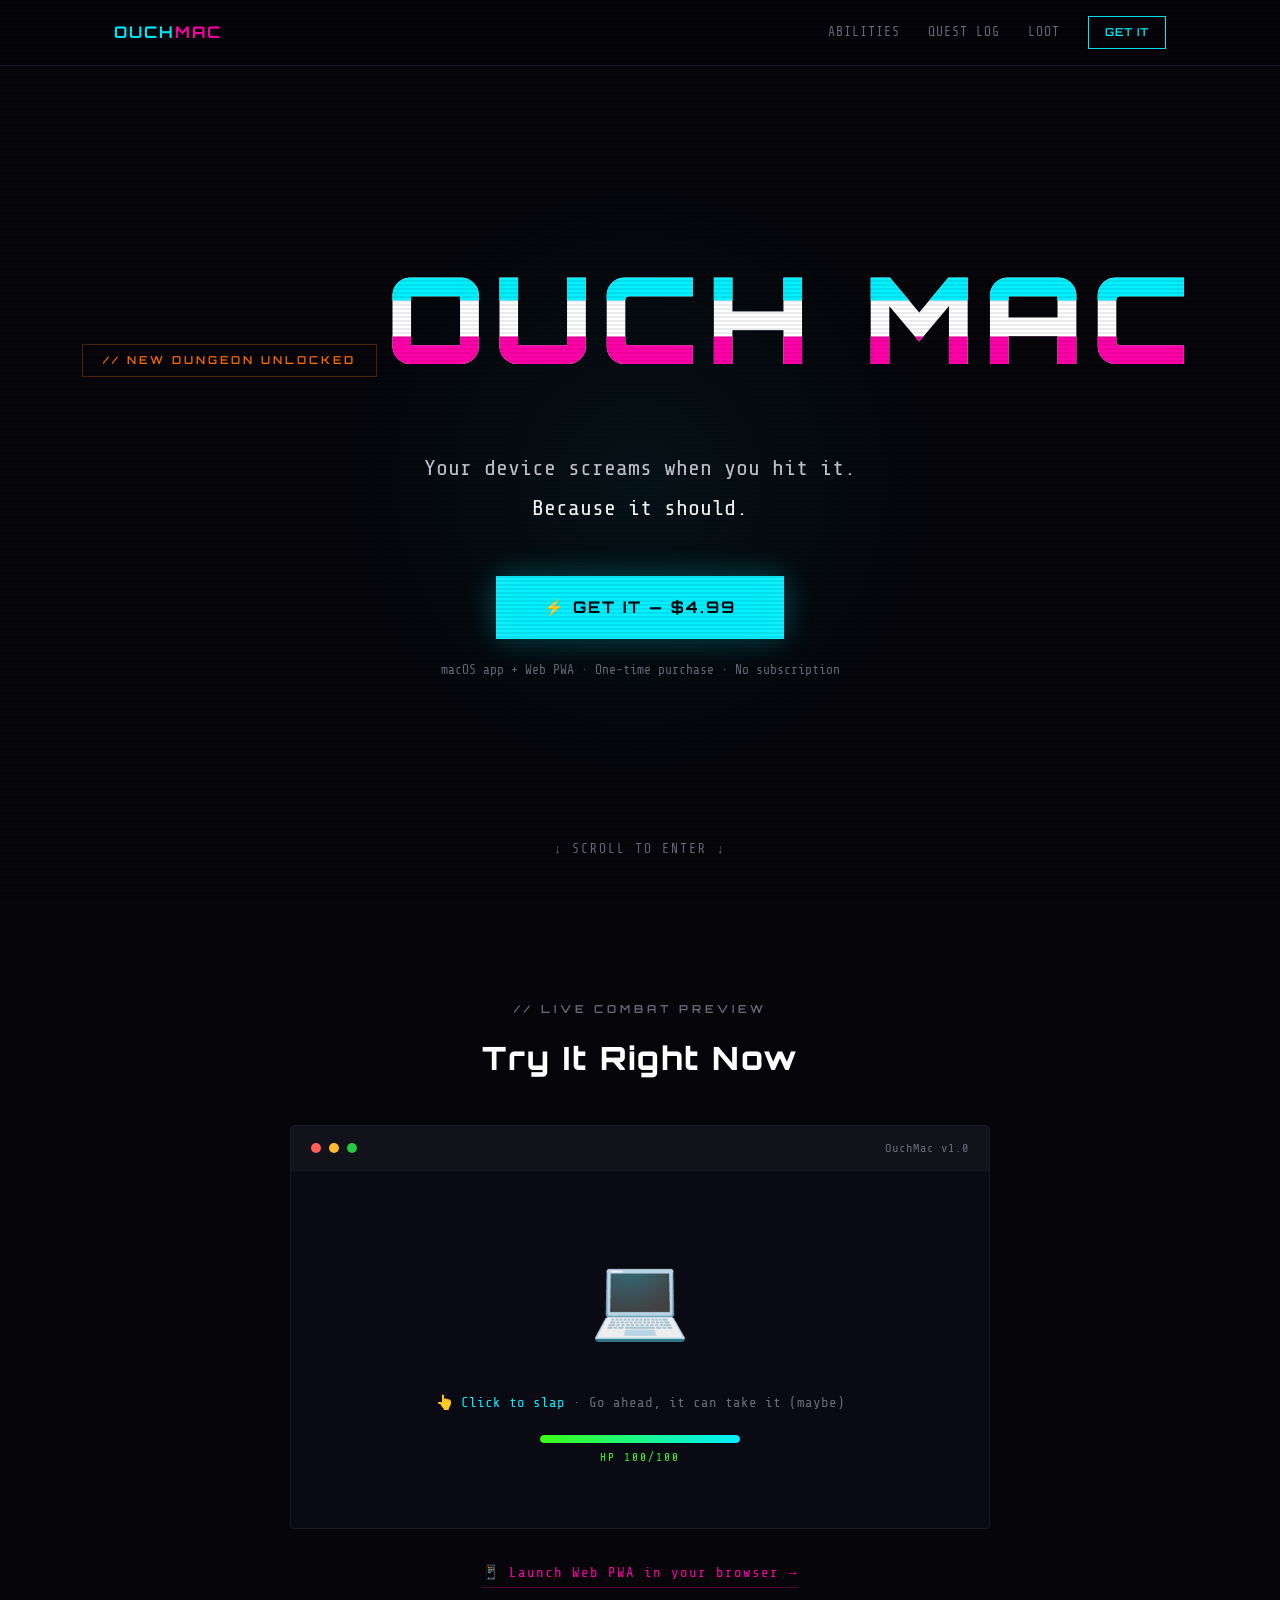
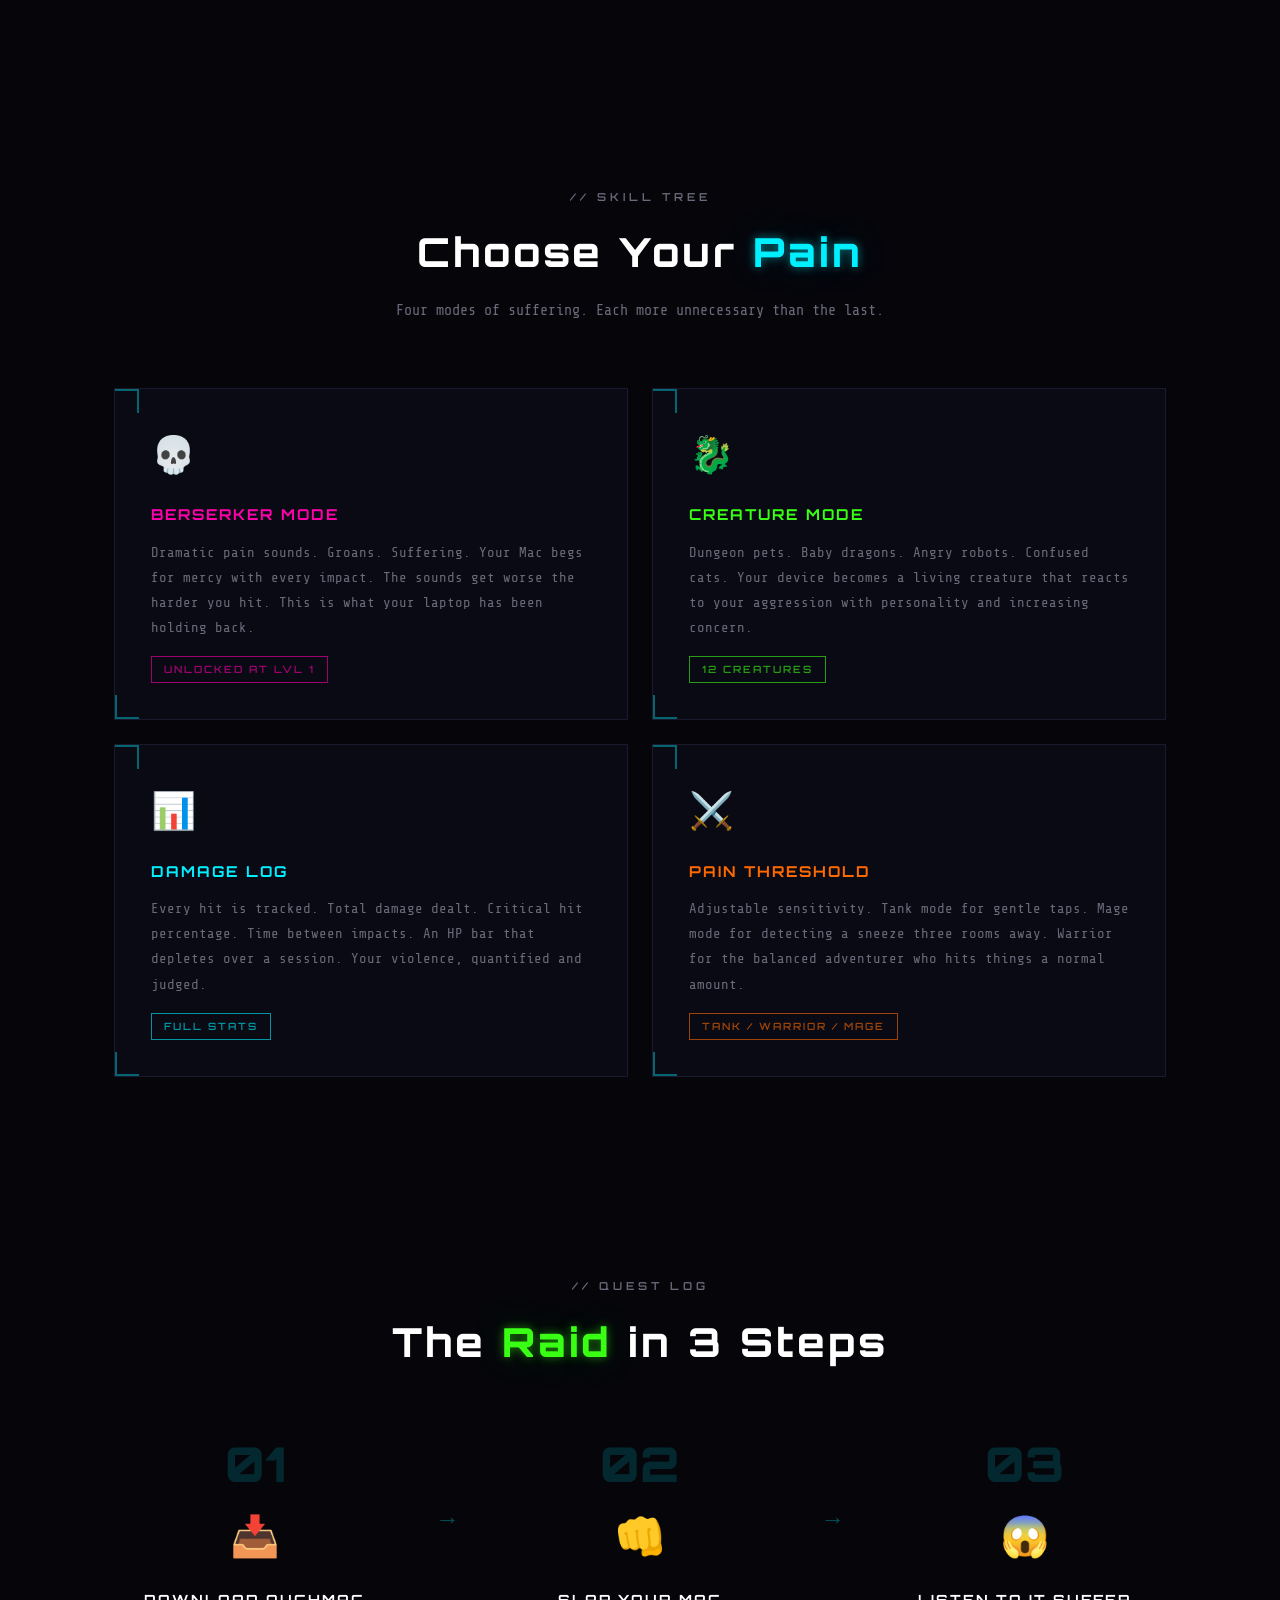
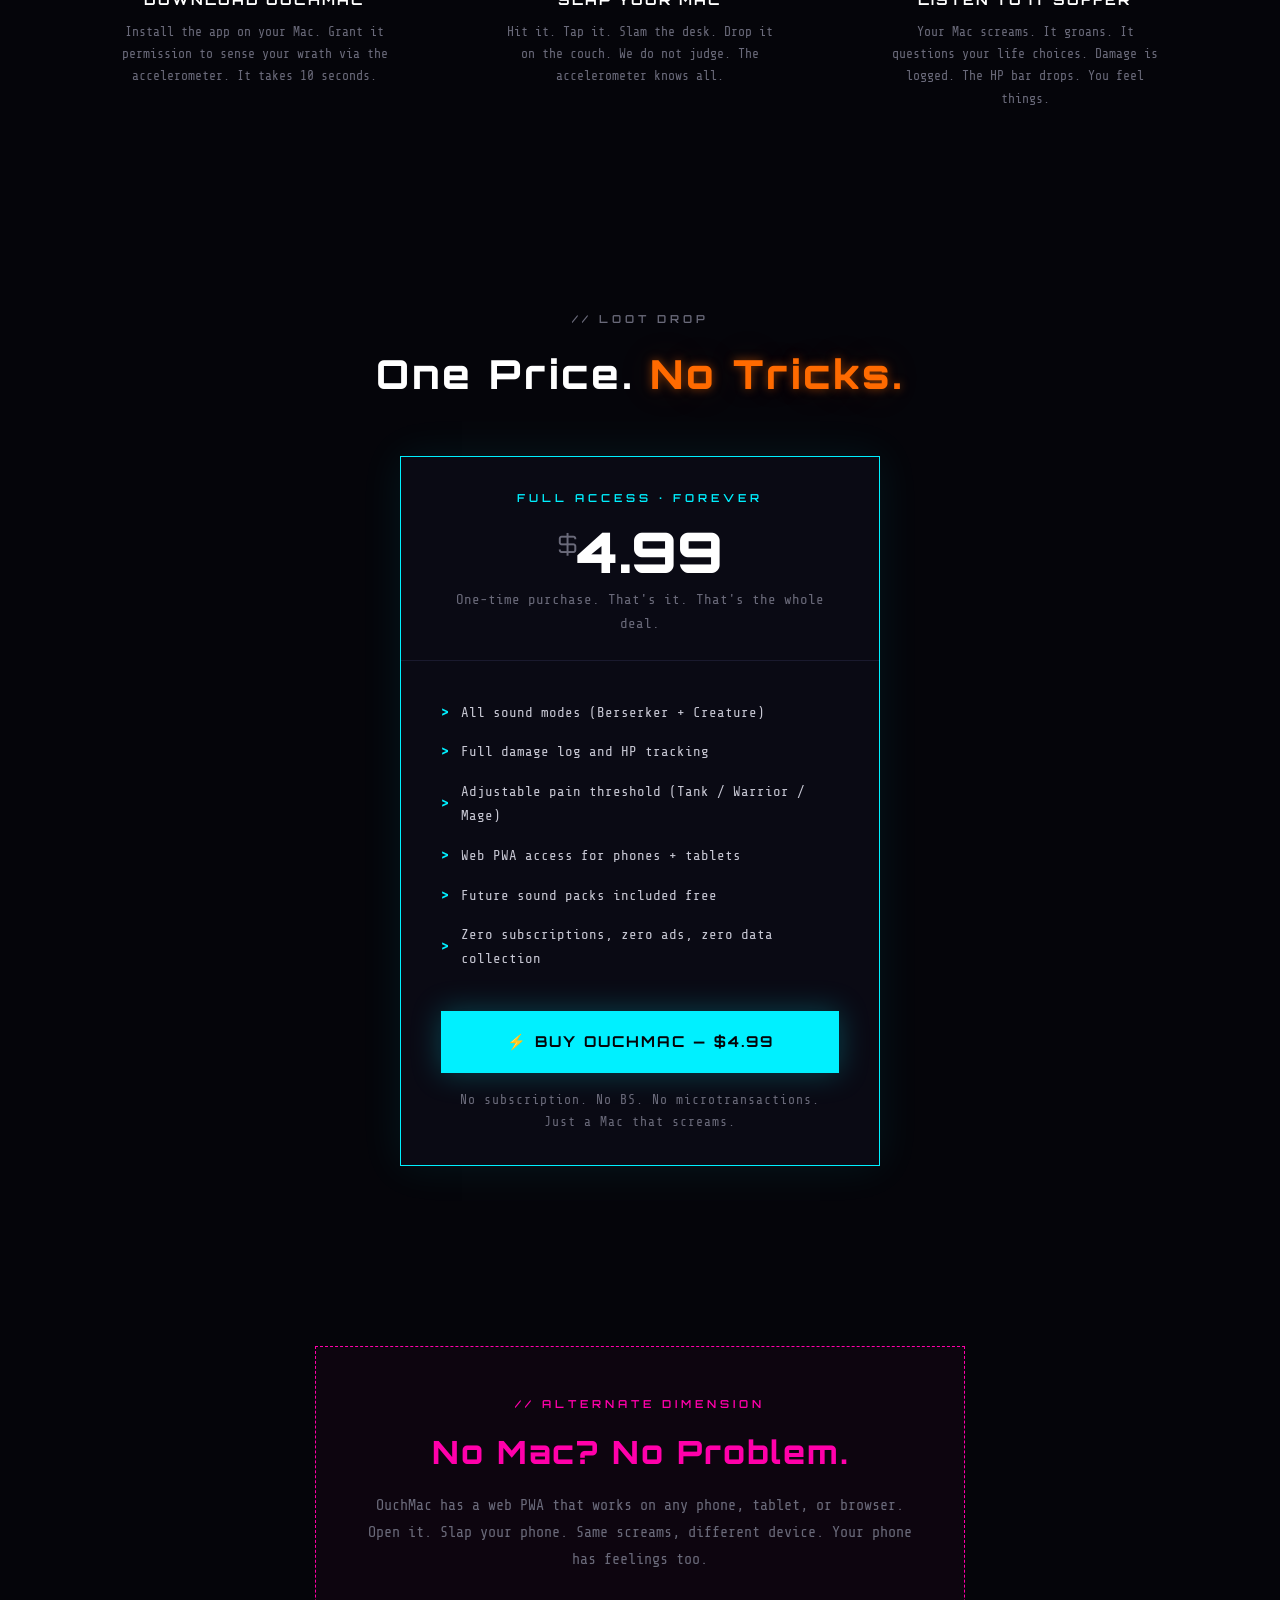
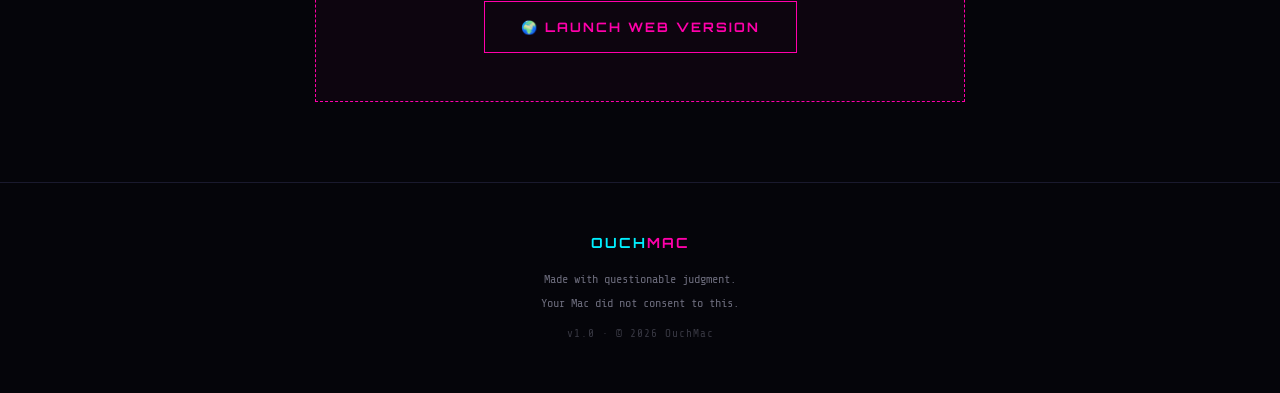
==== index.html @ 4cb315f9 "OuchMac — your device screams when you hit it Landing page + Web PWA with cyberpunk dungeon UI. 27 s" ====
<!DOCTYPE html>
<html lang="en">
<head>
    <meta charset="UTF-8">
    <meta name="viewport" content="width=device-width, initial-scale=1.0">
    <title>OuchMac — Your Device Screams When You Hit It</title>

    <!-- Social sharing -->
    <meta property="og:title" content="OuchMac — Your Device Screams When You Hit It">
    <meta property="og:description" content="Download the app that gives your Mac feelings. Slap it. It screams. $4.99 one-time. No subscription. No BS.">
    <meta property="og:image" content="og-image.png">
    <meta property="og:type" content="website">
    <meta name="twitter:card" content="summary_large_image">
    <meta name="twitter:title" content="OuchMac — Your Device Screams When You Hit It">
    <meta name="twitter:description" content="Your Mac has feelings now. Slap it and find out.">
    <meta name="description" content="OuchMac makes your device scream when you hit it. Because it should. macOS app + Web PWA. $4.99 one-time.">

    <!-- Fonts -->
    <link rel="preconnect" href="https://fonts.googleapis.com">
    <link rel="preconnect" href="https://fonts.gstatic.com" crossorigin>
    <link href="https://fonts.googleapis.com/css2?family=Orbitron:wght@400;500;600;700;800;900&family=Share+Tech+Mono&display=swap" rel="stylesheet">

    <style>
        /* ============================================
           RESET & BASE
           ============================================ */
        *, *::before, *::after { margin: 0; padding: 0; box-sizing: border-box; }

        :root {
            --bg: #05050a;
            --bg-card: #0a0a14;
            --cyan: #00f0ff;
            --magenta: #ff00aa;
            --green: #39ff14;
            --orange: #ff6a00;
            --text: #c8c8d4;
            --text-dim: #6a6a7a;
            --border: #1a1a2e;
        }

        html { scroll-behavior: smooth; }

        body {
            background: var(--bg);
            color: var(--text);
            font-family: 'Share Tech Mono', monospace;
            font-size: 16px;
            line-height: 1.7;
            overflow-x: hidden;
        }

        /* Scanlines overlay */
        body::after {
            content: '';
            position: fixed;
            top: 0; left: 0; right: 0; bottom: 0;
            background: repeating-linear-gradient(
                0deg,
                transparent,
                transparent 2px,
                rgba(0, 0, 0, 0.08) 2px,
                rgba(0, 0, 0, 0.08) 4px
            );
            pointer-events: none;
            z-index: 9999;
        }

        /* ============================================
           UTILITIES
           ============================================ */
        .container {
            max-width: 1100px;
            margin: 0 auto;
            padding: 0 24px;
        }

        .section-label {
            font-family: 'Orbitron', sans-serif;
            font-size: 11px;
            font-weight: 600;
            letter-spacing: 4px;
            text-transform: uppercase;
            color: var(--text-dim);
            margin-bottom: 12px;
        }

        .neon-text-cyan { color: var(--cyan); text-shadow: 0 0 10px rgba(0,240,255,0.5), 0 0 40px rgba(0,240,255,0.15); }
        .neon-text-magenta { color: var(--magenta); text-shadow: 0 0 10px rgba(255,0,170,0.5), 0 0 40px rgba(255,0,170,0.15); }
        .neon-text-green { color: var(--green); text-shadow: 0 0 10px rgba(57,255,20,0.5), 0 0 40px rgba(57,255,20,0.15); }
        .neon-text-orange { color: var(--orange); text-shadow: 0 0 10px rgba(255,106,0,0.5), 0 0 40px rgba(255,106,0,0.15); }

        /* Corner bracket decoration */
        .bracketed {
            position: relative;
            padding: 40px;
        }
        .bracketed::before,
        .bracketed::after {
            content: '';
            position: absolute;
            width: 24px;
            height: 24px;
            border-color: var(--cyan);
            border-style: solid;
            opacity: 0.4;
        }
        .bracketed::before {
            top: 0; left: 0;
            border-width: 2px 0 0 2px;
        }
        .bracketed::after {
            bottom: 0; right: 0;
            border-width: 0 2px 2px 0;
        }
        .bracketed-inner::before,
        .bracketed-inner::after {
            content: '';
            position: absolute;
            width: 24px;
            height: 24px;
            border-color: var(--cyan);
            border-style: solid;
            opacity: 0.4;
        }
        .bracketed-inner::before {
            top: 0; right: 0;
            border-width: 2px 2px 0 0;
        }
        .bracketed-inner::after {
            bottom: 0; left: 0;
            border-width: 0 0 2px 2px;
        }

        /* ============================================
           NAV
           ============================================ */
        nav {
            position: fixed;
            top: 0; left: 0; right: 0;
            z-index: 1000;
            padding: 16px 0;
            background: rgba(5,5,10,0.85);
            backdrop-filter: blur(12px);
            border-bottom: 1px solid var(--border);
        }
        nav .container {
            display: flex;
            justify-content: space-between;
            align-items: center;
        }
        .nav-logo {
            font-family: 'Orbitron', sans-serif;
            font-size: 16px;
            font-weight: 700;
            color: var(--cyan);
            text-decoration: none;
            letter-spacing: 2px;
        }
        .nav-logo span { color: var(--magenta); }
        .nav-links { display: flex; gap: 28px; align-items: center; }
        .nav-links a {
            color: var(--text-dim);
            text-decoration: none;
            font-size: 13px;
            letter-spacing: 1px;
            transition: color 0.3s;
        }
        .nav-links a:hover { color: var(--cyan); }
        .nav-cta {
            background: transparent !important;
            border: 1px solid var(--cyan) !important;
            color: var(--cyan) !important;
            padding: 6px 16px !important;
            font-family: 'Orbitron', sans-serif !important;
            font-size: 11px !important;
            font-weight: 600 !important;
            letter-spacing: 1px;
            cursor: pointer;
            transition: all 0.3s !important;
        }
        .nav-cta:hover {
            background: var(--cyan) !important;
            color: var(--bg) !important;
            box-shadow: 0 0 20px rgba(0,240,255,0.3) !important;
        }

        /* ============================================
           HERO
           ============================================ */
        .hero {
            min-height: 100vh;
            display: flex;
            align-items: center;
            justify-content: center;
            text-align: center;
            position: relative;
            padding: 120px 24px 80px;
        }

        /* Ambient glow */
        .hero::before {
            content: '';
            position: absolute;
            top: 20%;
            left: 50%;
            transform: translateX(-50%);
            width: 600px;
            height: 600px;
            background: radial-gradient(circle, rgba(0,240,255,0.06) 0%, transparent 70%);
            pointer-events: none;
        }

        .hero-content { position: relative; z-index: 1; }

        .hero-badge {
            display: inline-block;
            font-family: 'Orbitron', sans-serif;
            font-size: 11px;
            font-weight: 600;
            letter-spacing: 3px;
            color: var(--orange);
            border: 1px solid rgba(255,106,0,0.3);
            padding: 6px 20px;
            margin-bottom: 40px;
            text-transform: uppercase;
        }

        /* Glitch title */
        .glitch-wrapper { position: relative; display: inline-block; }

        .glitch {
            font-family: 'Orbitron', sans-serif;
            font-size: clamp(48px, 10vw, 120px);
            font-weight: 900;
            line-height: 1;
            color: #fff;
            text-transform: uppercase;
            letter-spacing: 8px;
            position: relative;
            animation: glitch-skew 4s infinite linear alternate-reverse;
        }
        .glitch::before,
        .glitch::after {
            content: attr(data-text);
            position: absolute;
            top: 0; left: 0;
            width: 100%; height: 100%;
            overflow: hidden;
        }
        .glitch::before {
            color: var(--cyan);
            animation: glitch-1 3s infinite linear alternate-reverse;
            clip-path: polygon(0 0, 100% 0, 100% 35%, 0 35%);
        }
        .glitch::after {
            color: var(--magenta);
            animation: glitch-2 2.5s infinite linear alternate-reverse;
            clip-path: polygon(0 65%, 100% 65%, 100% 100%, 0 100%);
        }

        @keyframes glitch-1 {
            0%, 80% { transform: translate(0); }
            82% { transform: translate(-3px, 2px); }
            84% { transform: translate(3px, -1px); }
            86% { transform: translate(-2px, -2px); }
            88%, 100% { transform: translate(0); }
        }
        @keyframes glitch-2 {
            0%, 75% { transform: translate(0); }
            77% { transform: translate(2px, -3px); }
            79% { transform: translate(-4px, 1px); }
            81% { transform: translate(3px, 2px); }
            83%, 100% { transform: translate(0); }
        }
        @keyframes glitch-skew {
            0%, 90% { transform: skew(0deg); }
            92% { transform: skew(0.5deg); }
            94% { transform: skew(-0.3deg); }
            96% { transform: skew(0.2deg); }
            98%, 100% { transform: skew(0deg); }
        }

        .hero-tagline {
            font-size: clamp(16px, 2.5vw, 22px);
            color: var(--text);
            margin: 32px auto 0;
            max-width: 600px;
            line-height: 1.8;
        }
        .hero-tagline em {
            font-style: normal;
            color: #fff;
        }

        .hero-cta {
            display: inline-block;
            margin-top: 48px;
            font-family: 'Orbitron', sans-serif;
            font-size: 16px;
            font-weight: 700;
            letter-spacing: 2px;
            color: var(--bg);
            background: var(--cyan);
            border: none;
            padding: 18px 48px;
            cursor: pointer;
            text-decoration: none;
            text-transform: uppercase;
            transition: all 0.3s;
            box-shadow: 0 0 30px rgba(0,240,255,0.3), inset 0 0 30px rgba(255,255,255,0.1);
        }
        .hero-cta:hover {
            box-shadow: 0 0 50px rgba(0,240,255,0.5), 0 0 100px rgba(0,240,255,0.2), inset 0 0 30px rgba(255,255,255,0.15);
            transform: translateY(-2px);
        }

        .hero-sub {
            margin-top: 20px;
            font-size: 13px;
            color: var(--text-dim);
        }

        .scroll-indicator {
            position: absolute;
            bottom: 40px;
            left: 50%;
            transform: translateX(-50%);
            animation: bounce 2s infinite;
            color: var(--text-dim);
            font-size: 13px;
            letter-spacing: 2px;
        }
        @keyframes bounce {
            0%, 100% { transform: translateX(-50%) translateY(0); opacity: 0.5; }
            50% { transform: translateX(-50%) translateY(8px); opacity: 1; }
        }

        /* ============================================
           DEMO SECTION
           ============================================ */
        .demo {
            padding: 100px 0;
            text-align: center;
        }

        .demo-box {
            max-width: 700px;
            margin: 40px auto 0;
            background: var(--bg-card);
            border: 1px solid var(--border);
            border-radius: 4px;
            overflow: hidden;
            position: relative;
        }

        .demo-topbar {
            background: rgba(255,255,255,0.03);
            border-bottom: 1px solid var(--border);
            padding: 12px 20px;
            display: flex;
            align-items: center;
            gap: 8px;
        }
        .demo-dot {
            width: 10px; height: 10px;
            border-radius: 50%;
        }
        .demo-dot:nth-child(1) { background: #ff5f57; }
        .demo-dot:nth-child(2) { background: #ffbd2e; }
        .demo-dot:nth-child(3) { background: #28c840; }
        .demo-topbar span {
            margin-left: auto;
            font-size: 12px;
            color: var(--text-dim);
            letter-spacing: 1px;
        }

        .demo-screen {
            padding: 60px 40px;
            position: relative;
            min-height: 300px;
            display: flex;
            flex-direction: column;
            align-items: center;
            justify-content: center;
        }

        .demo-emoji {
            font-size: 80px;
            margin-bottom: 24px;
            animation: float 3s ease-in-out infinite;
            cursor: pointer;
            user-select: none;
            transition: transform 0.1s;
        }
        .demo-emoji.hit {
            animation: shake 0.5s ease-in-out;
        }
        @keyframes float {
            0%, 100% { transform: translateY(0); }
            50% { transform: translateY(-10px); }
        }
        @keyframes shake {
            0%, 100% { transform: translateX(0) rotate(0deg); }
            10% { transform: translateX(-8px) rotate(-5deg); }
            20% { transform: translateX(8px) rotate(5deg); }
            30% { transform: translateX(-6px) rotate(-3deg); }
            40% { transform: translateX(6px) rotate(3deg); }
            50% { transform: translateX(-4px) rotate(-2deg); }
            60% { transform: translateX(4px) rotate(2deg); }
            70% { transform: translateX(-2px) rotate(-1deg); }
            80% { transform: translateX(2px) rotate(1deg); }
        }

        .demo-text {
            font-size: 14px;
            color: var(--text-dim);
        }
        .demo-text strong {
            color: var(--cyan);
            font-weight: 400;
        }

        .demo-hp-bar {
            width: 200px;
            height: 8px;
            background: rgba(255,255,255,0.06);
            border-radius: 4px;
            margin-top: 20px;
            overflow: hidden;
        }
        .demo-hp-fill {
            height: 100%;
            width: 100%;
            background: linear-gradient(90deg, var(--green), var(--cyan));
            border-radius: 4px;
            transition: width 0.3s, background 0.3s;
        }
        .demo-hp-label {
            font-size: 11px;
            color: var(--green);
            margin-top: 6px;
            letter-spacing: 2px;
        }

        .demo-ouch {
            position: absolute;
            font-family: 'Orbitron', sans-serif;
            font-weight: 800;
            font-size: 24px;
            color: var(--magenta);
            text-shadow: 0 0 20px rgba(255,0,170,0.6);
            pointer-events: none;
            opacity: 0;
            animation: ouchFloat 0.8s ease-out forwards;
        }
        @keyframes ouchFloat {
            0% { opacity: 1; transform: translateY(0) scale(0.5); }
            50% { opacity: 1; transform: translateY(-30px) scale(1.2); }
            100% { opacity: 0; transform: translateY(-60px) scale(0.8); }
        }

        .demo-link {
            display: inline-block;
            margin-top: 32px;
            color: var(--magenta);
            text-decoration: none;
            font-size: 14px;
            letter-spacing: 1px;
            border-bottom: 1px solid rgba(255,0,170,0.3);
            padding-bottom: 2px;
            transition: all 0.3s;
        }
        .demo-link:hover {
            border-bottom-color: var(--magenta);
            text-shadow: 0 0 10px rgba(255,0,170,0.4);
        }

        /* ============================================
           FEATURES
           ============================================ */
        .features {
            padding: 100px 0;
        }

        .features-header {
            text-align: center;
            margin-bottom: 64px;
        }
        .features-header h2 {
            font-family: 'Orbitron', sans-serif;
            font-size: clamp(28px, 4vw, 40px);
            font-weight: 800;
            color: #fff;
            letter-spacing: 3px;
        }
        .features-header p {
            margin-top: 12px;
            color: var(--text-dim);
            font-size: 15px;
        }

        .features-grid {
            display: grid;
            grid-template-columns: repeat(2, 1fr);
            gap: 24px;
        }

        .feature-card {
            background: var(--bg-card);
            border: 1px solid var(--border);
            padding: 36px;
            position: relative;
            transition: border-color 0.3s, transform 0.3s;
        }
        .feature-card:hover {
            transform: translateY(-4px);
        }
        .feature-card:nth-child(1):hover { border-color: rgba(255,0,170,0.4); }
        .feature-card:nth-child(2):hover { border-color: rgba(57,255,20,0.4); }
        .feature-card:nth-child(3):hover { border-color: rgba(0,240,255,0.4); }
        .feature-card:nth-child(4):hover { border-color: rgba(255,106,0,0.4); }

        .feature-icon {
            font-size: 36px;
            margin-bottom: 16px;
        }

        .feature-card h3 {
            font-family: 'Orbitron', sans-serif;
            font-size: 15px;
            font-weight: 700;
            letter-spacing: 2px;
            margin-bottom: 12px;
        }
        .feature-card:nth-child(1) h3 { color: var(--magenta); }
        .feature-card:nth-child(2) h3 { color: var(--green); }
        .feature-card:nth-child(3) h3 { color: var(--cyan); }
        .feature-card:nth-child(4) h3 { color: var(--orange); }

        .feature-card p {
            font-size: 14px;
            color: var(--text-dim);
            line-height: 1.8;
        }

        .feature-tag {
            display: inline-block;
            margin-top: 16px;
            font-family: 'Orbitron', sans-serif;
            font-size: 10px;
            font-weight: 600;
            letter-spacing: 2px;
            padding: 4px 12px;
            border: 1px solid;
            opacity: 0.6;
        }
        .feature-card:nth-child(1) .feature-tag { color: var(--magenta); border-color: var(--magenta); }
        .feature-card:nth-child(2) .feature-tag { color: var(--green); border-color: var(--green); }
        .feature-card:nth-child(3) .feature-tag { color: var(--cyan); border-color: var(--cyan); }
        .feature-card:nth-child(4) .feature-tag { color: var(--orange); border-color: var(--orange); }

        /* ============================================
           HOW IT WORKS
           ============================================ */
        .how {
            padding: 100px 0;
        }

        .how-header {
            text-align: center;
            margin-bottom: 64px;
        }
        .how-header h2 {
            font-family: 'Orbitron', sans-serif;
            font-size: clamp(28px, 4vw, 40px);
            font-weight: 800;
            color: #fff;
            letter-spacing: 3px;
        }

        .how-steps {
            display: flex;
            gap: 32px;
            align-items: flex-start;
        }

        .how-step {
            flex: 1;
            text-align: center;
            position: relative;
        }

        .how-step-num {
            font-family: 'Orbitron', sans-serif;
            font-size: 48px;
            font-weight: 900;
            color: var(--cyan);
            opacity: 0.15;
            line-height: 1;
            margin-bottom: 16px;
        }

        .how-step-icon {
            font-size: 40px;
            margin-bottom: 16px;
        }

        .how-step h3 {
            font-family: 'Orbitron', sans-serif;
            font-size: 14px;
            font-weight: 700;
            color: #fff;
            letter-spacing: 2px;
            margin-bottom: 10px;
        }

        .how-step p {
            font-size: 13px;
            color: var(--text-dim);
            line-height: 1.7;
        }

        .how-arrow {
            flex: 0 0 40px;
            text-align: center;
            padding-top: 60px;
            color: var(--cyan);
            opacity: 0.3;
            font-size: 24px;
        }

        /* ============================================
           PRICING
           ============================================ */
        .pricing {
            padding: 100px 0;
        }

        .pricing-card {
            max-width: 480px;
            margin: 0 auto;
            background: var(--bg-card);
            border: 1px solid var(--cyan);
            padding: 0;
            text-align: center;
            position: relative;
            box-shadow: 0 0 40px rgba(0,240,255,0.08);
        }

        .pricing-card-glow {
            position: absolute;
            inset: -1px;
            border: 1px solid var(--cyan);
            opacity: 0;
            animation: pricePulse 3s infinite;
            pointer-events: none;
        }
        @keyframes pricePulse {
            0%, 100% { opacity: 0; box-shadow: 0 0 0 0 rgba(0,240,255,0); }
            50% { opacity: 1; box-shadow: 0 0 20px rgba(0,240,255,0.15); }
        }

        .pricing-header {
            padding: 32px 40px 24px;
            border-bottom: 1px solid var(--border);
        }
        .pricing-header .section-label { color: var(--cyan); margin-bottom: 16px; }

        .pricing-amount {
            font-family: 'Orbitron', sans-serif;
            font-size: 56px;
            font-weight: 900;
            color: #fff;
            line-height: 1;
        }
        .pricing-amount span {
            font-size: 24px;
            color: var(--text-dim);
            font-weight: 400;
            vertical-align: super;
        }
        .pricing-note {
            font-size: 14px;
            color: var(--text-dim);
            margin-top: 8px;
        }

        .pricing-body {
            padding: 32px 40px;
        }

        .pricing-features {
            list-style: none;
            margin-bottom: 32px;
            text-align: left;
        }
        .pricing-features li {
            padding: 8px 0;
            font-size: 14px;
            color: var(--text);
            display: flex;
            align-items: center;
            gap: 12px;
        }
        .pricing-features li::before {
            content: '>';
            color: var(--cyan);
            font-weight: bold;
        }

        .pricing-cta {
            display: block;
            width: 100%;
            font-family: 'Orbitron', sans-serif;
            font-size: 15px;
            font-weight: 700;
            letter-spacing: 2px;
            color: var(--bg);
            background: var(--cyan);
            border: none;
            padding: 18px;
            cursor: pointer;
            text-decoration: none;
            text-transform: uppercase;
            transition: all 0.3s;
            box-shadow: 0 0 30px rgba(0,240,255,0.25);
        }
        .pricing-cta:hover {
            box-shadow: 0 0 50px rgba(0,240,255,0.45);
        }

        .pricing-nobs {
            margin-top: 16px;
            font-size: 13px;
            color: var(--text-dim);
            letter-spacing: 1px;
        }

        /* ============================================
           WEB VERSION
           ============================================ */
        .web-version {
            padding: 80px 0;
            text-align: center;
        }

        .web-version-box {
            max-width: 650px;
            margin: 0 auto;
            padding: 48px;
            border: 1px dashed var(--magenta);
            background: rgba(255,0,170,0.03);
            position: relative;
        }

        .web-version-box h2 {
            font-family: 'Orbitron', sans-serif;
            font-size: clamp(22px, 3vw, 32px);
            font-weight: 800;
            color: var(--magenta);
            letter-spacing: 2px;
            margin-bottom: 12px;
        }
        .web-version-box p {
            color: var(--text-dim);
            font-size: 15px;
            margin-bottom: 28px;
            line-height: 1.8;
        }

        .web-cta {
            display: inline-block;
            font-family: 'Orbitron', sans-serif;
            font-size: 13px;
            font-weight: 700;
            letter-spacing: 2px;
            color: var(--magenta);
            border: 1px solid var(--magenta);
            background: transparent;
            padding: 14px 36px;
            text-decoration: none;
            text-transform: uppercase;
            transition: all 0.3s;
            cursor: pointer;
        }
        .web-cta:hover {
            background: var(--magenta);
            color: var(--bg);
            box-shadow: 0 0 30px rgba(255,0,170,0.3);
        }

        /* ============================================
           FOOTER
           ============================================ */
        footer {
            padding: 48px 0;
            border-top: 1px solid var(--border);
            text-align: center;
        }
        footer .footer-logo {
            font-family: 'Orbitron', sans-serif;
            font-size: 14px;
            font-weight: 700;
            color: var(--cyan);
            letter-spacing: 2px;
            margin-bottom: 12px;
        }
        footer .footer-logo span { color: var(--magenta); }
        footer p {
            font-size: 12px;
            color: var(--text-dim);
            line-height: 2;
        }
        footer .footer-version {
            margin-top: 8px;
            font-size: 11px;
            color: rgba(106,106,122,0.5);
            letter-spacing: 1px;
        }

        /* ============================================
           MOBILE
           ============================================ */
        @media (max-width: 768px) {
            .nav-links a:not(.nav-cta) { display: none; }

            .features-grid {
                grid-template-columns: 1fr;
            }

            .how-steps {
                flex-direction: column;
                gap: 40px;
            }
            .how-arrow {
                padding-top: 0;
                transform: rotate(90deg);
            }

            .hero { padding: 100px 20px 60px; }
            .glitch { letter-spacing: 4px; }

            .bracketed { padding: 24px; }

            .pricing-card { margin: 0 12px; }
            .pricing-body, .pricing-header { padding-left: 24px; padding-right: 24px; }

            .web-version-box { padding: 32px 24px; margin: 0 12px; }

            .demo-screen { padding: 40px 20px; }
        }

        @media (max-width: 480px) {
            .hero-cta { padding: 16px 32px; font-size: 14px; }
        }

        /* ============================================
           ANIMATIONS ON SCROLL
           ============================================ */
        .fade-in {
            opacity: 0;
            transform: translateY(20px);
            transition: opacity 0.6s ease, transform 0.6s ease;
        }
        .fade-in.visible {
            opacity: 1;
            transform: translateY(0);
        }
    </style>
</head>
<body>

    <!-- NAV -->
    <nav>
        <div class="container">
            <a href="#" class="nav-logo">OUCH<span>MAC</span></a>
            <div class="nav-links">
                <a href="#features">ABILITIES</a>
                <a href="#how">QUEST LOG</a>
                <a href="#pricing">LOOT</a>
                <a href="#buy" class="nav-cta">GET IT</a>
            </div>
        </div>
    </nav>

    <!-- HERO -->
    <section class="hero" id="hero">
        <div class="hero-content">
            <div class="hero-badge">// NEW DUNGEON UNLOCKED</div>
            <div class="glitch-wrapper">
                <div class="glitch" data-text="OUCH MAC">OUCH MAC</div>
            </div>
            <p class="hero-tagline">
                Your device screams when you hit it.<br>
                <em>Because it should.</em>
            </p>
            <a href="#buy" class="hero-cta">&#9889; GET IT &mdash; $4.99</a>
            <p class="hero-sub">macOS app + Web PWA &middot; One-time purchase &middot; No subscription</p>
        </div>
        <div class="scroll-indicator">&darr; SCROLL TO ENTER &darr;</div>
    </section>

    <!-- DEMO -->
    <section class="demo" id="demo">
        <div class="container">
            <div class="section-label">// LIVE COMBAT PREVIEW</div>
            <h2 style="font-family:'Orbitron',sans-serif; font-size:clamp(22px,3vw,32px); font-weight:800; color:#fff; letter-spacing:2px;">
                Try It Right Now
            </h2>
            <div class="demo-box">
                <div class="demo-topbar">
                    <div class="demo-dot"></div>
                    <div class="demo-dot"></div>
                    <div class="demo-dot"></div>
                    <span>OuchMac v1.0</span>
                </div>
                <div class="demo-screen" id="demoScreen">
                    <div class="demo-emoji" id="demoEmoji">&#x1F4BB;</div>
                    <p class="demo-text">&#x1F446; <strong>Click to slap</strong> &middot; Go ahead, it can take it (maybe)</p>
                    <div class="demo-hp-bar">
                        <div class="demo-hp-fill" id="hpFill"></div>
                    </div>
                    <div class="demo-hp-label" id="hpLabel">HP 100/100</div>
                </div>
            </div>
            <a href="#" class="demo-link">&#x1F4F1; Launch Web PWA in your browser &rarr;</a>
        </div>
    </section>

    <!-- FEATURES -->
    <section class="features" id="features">
        <div class="container">
            <div class="features-header fade-in">
                <div class="section-label">// SKILL TREE</div>
                <h2>Choose Your <span class="neon-text-cyan">Pain</span></h2>
                <p>Four modes of suffering. Each more unnecessary than the last.</p>
            </div>
            <div class="features-grid">
                <div class="feature-card bracketed bracketed-inner fade-in">
                    <div class="feature-icon">&#x1F480;</div>
                    <h3>BERSERKER MODE</h3>
                    <p>Dramatic pain sounds. Groans. Suffering. Your Mac begs for mercy with every impact. The sounds get worse the harder you hit. This is what your laptop has been holding back.</p>
                    <span class="feature-tag">UNLOCKED AT LVL 1</span>
                </div>
                <div class="feature-card bracketed bracketed-inner fade-in">
                    <div class="feature-icon">&#x1F409;</div>
                    <h3>CREATURE MODE</h3>
                    <p>Dungeon pets. Baby dragons. Angry robots. Confused cats. Your device becomes a living creature that reacts to your aggression with personality and increasing concern.</p>
                    <span class="feature-tag">12 CREATURES</span>
                </div>
                <div class="feature-card bracketed bracketed-inner fade-in">
                    <div class="feature-icon">&#x1F4CA;</div>
                    <h3>DAMAGE LOG</h3>
                    <p>Every hit is tracked. Total damage dealt. Critical hit percentage. Time between impacts. An HP bar that depletes over a session. Your violence, quantified and judged.</p>
                    <span class="feature-tag">FULL STATS</span>
                </div>
                <div class="feature-card bracketed bracketed-inner fade-in">
                    <div class="feature-icon">&#x2694;&#xFE0F;</div>
                    <h3>PAIN THRESHOLD</h3>
                    <p>Adjustable sensitivity. Tank mode for gentle taps. Mage mode for detecting a sneeze three rooms away. Warrior for the balanced adventurer who hits things a normal amount.</p>
                    <span class="feature-tag">TANK / WARRIOR / MAGE</span>
                </div>
            </div>
        </div>
    </section>

    <!-- HOW IT WORKS -->
    <section class="how" id="how">
        <div class="container">
            <div class="how-header fade-in">
                <div class="section-label">// QUEST LOG</div>
                <h2>The <span class="neon-text-green">Raid</span> in 3 Steps</h2>
            </div>
            <div class="how-steps fade-in">
                <div class="how-step">
                    <div class="how-step-num">01</div>
                    <div class="how-step-icon">&#x1F4E5;</div>
                    <h3>DOWNLOAD OUCHMAC</h3>
                    <p>Install the app on your Mac. Grant it permission to sense your wrath via the accelerometer. It takes 10 seconds.</p>
                </div>
                <div class="how-arrow">&rarr;</div>
                <div class="how-step">
                    <div class="how-step-num">02</div>
                    <div class="how-step-icon">&#x1F44A;</div>
                    <h3>SLAP YOUR MAC</h3>
                    <p>Hit it. Tap it. Slam the desk. Drop it on the couch. We do not judge. The accelerometer knows all.</p>
                </div>
                <div class="how-arrow">&rarr;</div>
                <div class="how-step">
                    <div class="how-step-num">03</div>
                    <div class="how-step-icon">&#x1F631;</div>
                    <h3>LISTEN TO IT SUFFER</h3>
                    <p>Your Mac screams. It groans. It questions your life choices. Damage is logged. The HP bar drops. You feel things.</p>
                </div>
            </div>
        </div>
    </section>

    <!-- PRICING -->
    <section class="pricing" id="pricing">
        <div class="container">
            <div style="text-align:center; margin-bottom:48px;" class="fade-in">
                <div class="section-label">// LOOT DROP</div>
                <h2 style="font-family:'Orbitron',sans-serif; font-size:clamp(28px,4vw,40px); font-weight:800; color:#fff; letter-spacing:3px;">
                    One Price. <span class="neon-text-orange">No Tricks.</span>
                </h2>
            </div>
            <div class="pricing-card fade-in" id="buy">
                <div class="pricing-card-glow"></div>
                <div class="pricing-header">
                    <div class="section-label" style="color:var(--cyan)">FULL ACCESS &middot; FOREVER</div>
                    <div class="pricing-amount"><span>$</span>4.99</div>
                    <div class="pricing-note">One-time purchase. That's it. That's the whole deal.</div>
                </div>
                <div class="pricing-body">
                    <ul class="pricing-features">
                        <li>All sound modes (Berserker + Creature)</li>
                        <li>Full damage log and HP tracking</li>
                        <li>Adjustable pain threshold (Tank / Warrior / Mage)</li>
                        <li>Web PWA access for phones + tablets</li>
                        <li>Future sound packs included free</li>
                        <li>Zero subscriptions, zero ads, zero data collection</li>
                    </ul>
                    <a href="#buy" class="pricing-cta">&#9889; BUY OUCHMAC &mdash; $4.99</a>
                    <p class="pricing-nobs">No subscription. No BS. No microtransactions.<br>Just a Mac that screams.</p>
                </div>
            </div>
        </div>
    </section>

    <!-- WEB VERSION -->
    <section class="web-version" id="web">
        <div class="container">
            <div class="web-version-box fade-in">
                <div class="section-label" style="color:var(--magenta)">// ALTERNATE DIMENSION</div>
                <h2>No Mac? No Problem.</h2>
                <p>OuchMac has a web PWA that works on any phone, tablet, or browser. Open it. Slap your phone. Same screams, different device. Your phone has feelings too.</p>
                <a href="#" class="web-cta">&#x1F30D; LAUNCH WEB VERSION</a>
            </div>
        </div>
    </section>

    <!-- FOOTER -->
    <footer>
        <div class="container">
            <div class="footer-logo">OUCH<span>MAC</span></div>
            <p>Made with questionable judgment.<br>Your Mac did not consent to this.</p>
            <p class="footer-version">v1.0 &middot; &copy; 2026 OuchMac</p>
        </div>
    </footer>

    <!-- JS -->
    <script>
        // ========================================
        // Scroll-triggered fade-ins
        // ========================================
        const observer = new IntersectionObserver((entries) => {
            entries.forEach(e => {
                if (e.isIntersecting) {
                    e.target.classList.add('visible');
                }
            });
        }, { threshold: 0.1 });

        document.querySelectorAll('.fade-in').forEach(el => observer.observe(el));

        // ========================================
        // Demo interaction
        // ========================================
        const emoji = document.getElementById('demoEmoji');
        const hpFill = document.getElementById('hpFill');
        const hpLabel = document.getElementById('hpLabel');
        const demoScreen = document.getElementById('demoScreen');
        let hp = 100;

        const ouchWords = ['OUCH!', 'OW!', 'WHY?!', 'STOP!', 'AAHH!', 'CRITICAL HIT!', 'NOT AGAIN!', '-12 HP', '-8 HP', '-15 HP', 'MERCY!', 'I HAVE FILES!', 'RUDE.'];
        const faces = ['\u{1F4BB}', '\u{1F622}', '\u{1F62D}', '\u{1F635}', '\u{1F480}'];

        emoji.addEventListener('click', (e) => {
            // Shake
            emoji.classList.remove('hit');
            void emoji.offsetWidth;
            emoji.classList.add('hit');

            // Reduce HP
            const dmg = Math.floor(Math.random() * 12) + 4;
            hp = Math.max(0, hp - dmg);
            hpFill.style.width = hp + '%';
            hpLabel.textContent = 'HP ' + hp + '/100';

            // HP bar color
            if (hp > 60) {
                hpFill.style.background = 'linear-gradient(90deg, var(--green), var(--cyan))';
                hpLabel.style.color = 'var(--green)';
            } else if (hp > 30) {
                hpFill.style.background = 'linear-gradient(90deg, var(--orange), #ffcc00)';
                hpLabel.style.color = 'var(--orange)';
            } else {
                hpFill.style.background = 'linear-gradient(90deg, var(--magenta), #ff4444)';
                hpLabel.style.color = 'var(--magenta)';
            }

            // Face
            if (hp > 60) emoji.textContent = faces[1];
            else if (hp > 30) emoji.textContent = faces[2];
            else if (hp > 0) emoji.textContent = faces[3];
            else emoji.textContent = faces[4];

            // Floating ouch text
            const ouch = document.createElement('div');
            ouch.className = 'demo-ouch';
            ouch.textContent = ouchWords[Math.floor(Math.random() * ouchWords.length)];
            ouch.style.left = (e.offsetX - 30) + 'px';
            ouch.style.top = (e.offsetY - 20) + 'px';
            demoScreen.appendChild(ouch);
            setTimeout(() => ouch.remove(), 800);

            // Reset if dead
            if (hp <= 0) {
                setTimeout(() => {
                    hp = 100;
                    hpFill.style.width = '100%';
                    hpFill.style.background = 'linear-gradient(90deg, var(--green), var(--cyan))';
                    hpLabel.style.color = 'var(--green)';
                    hpLabel.textContent = 'HP 100/100 [RESPAWNED]';
                    emoji.textContent = faces[0];
                }, 1500);
            }
        });

        // ========================================
        // Smooth scroll for anchor links
        // ========================================
        document.querySelectorAll('a[href^="#"]').forEach(a => {
            a.addEventListener('click', (e) => {
                const target = document.querySelector(a.getAttribute('href'));
                if (target) {
                    e.preventDefault();
                    target.scrollIntoView({ behavior: 'smooth' });
                }
            });
        });
    </script>
</body>
</html>
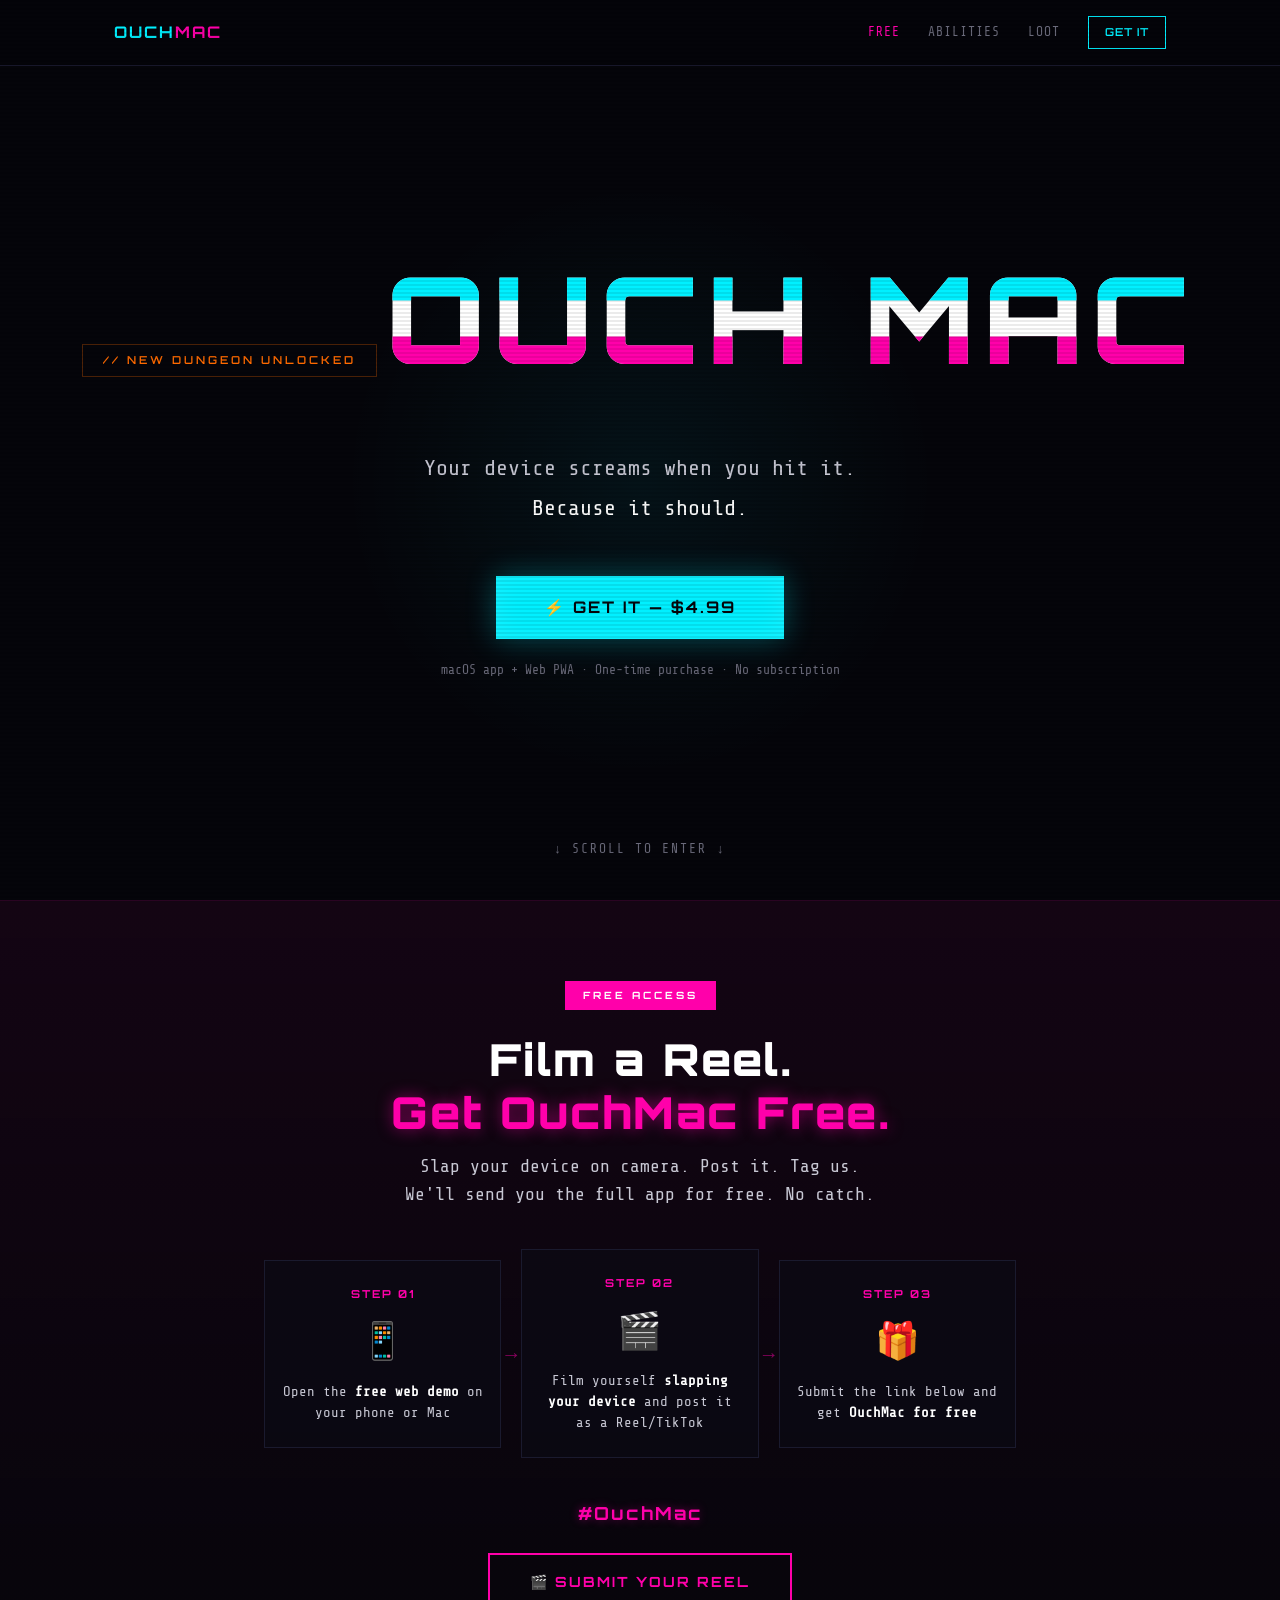
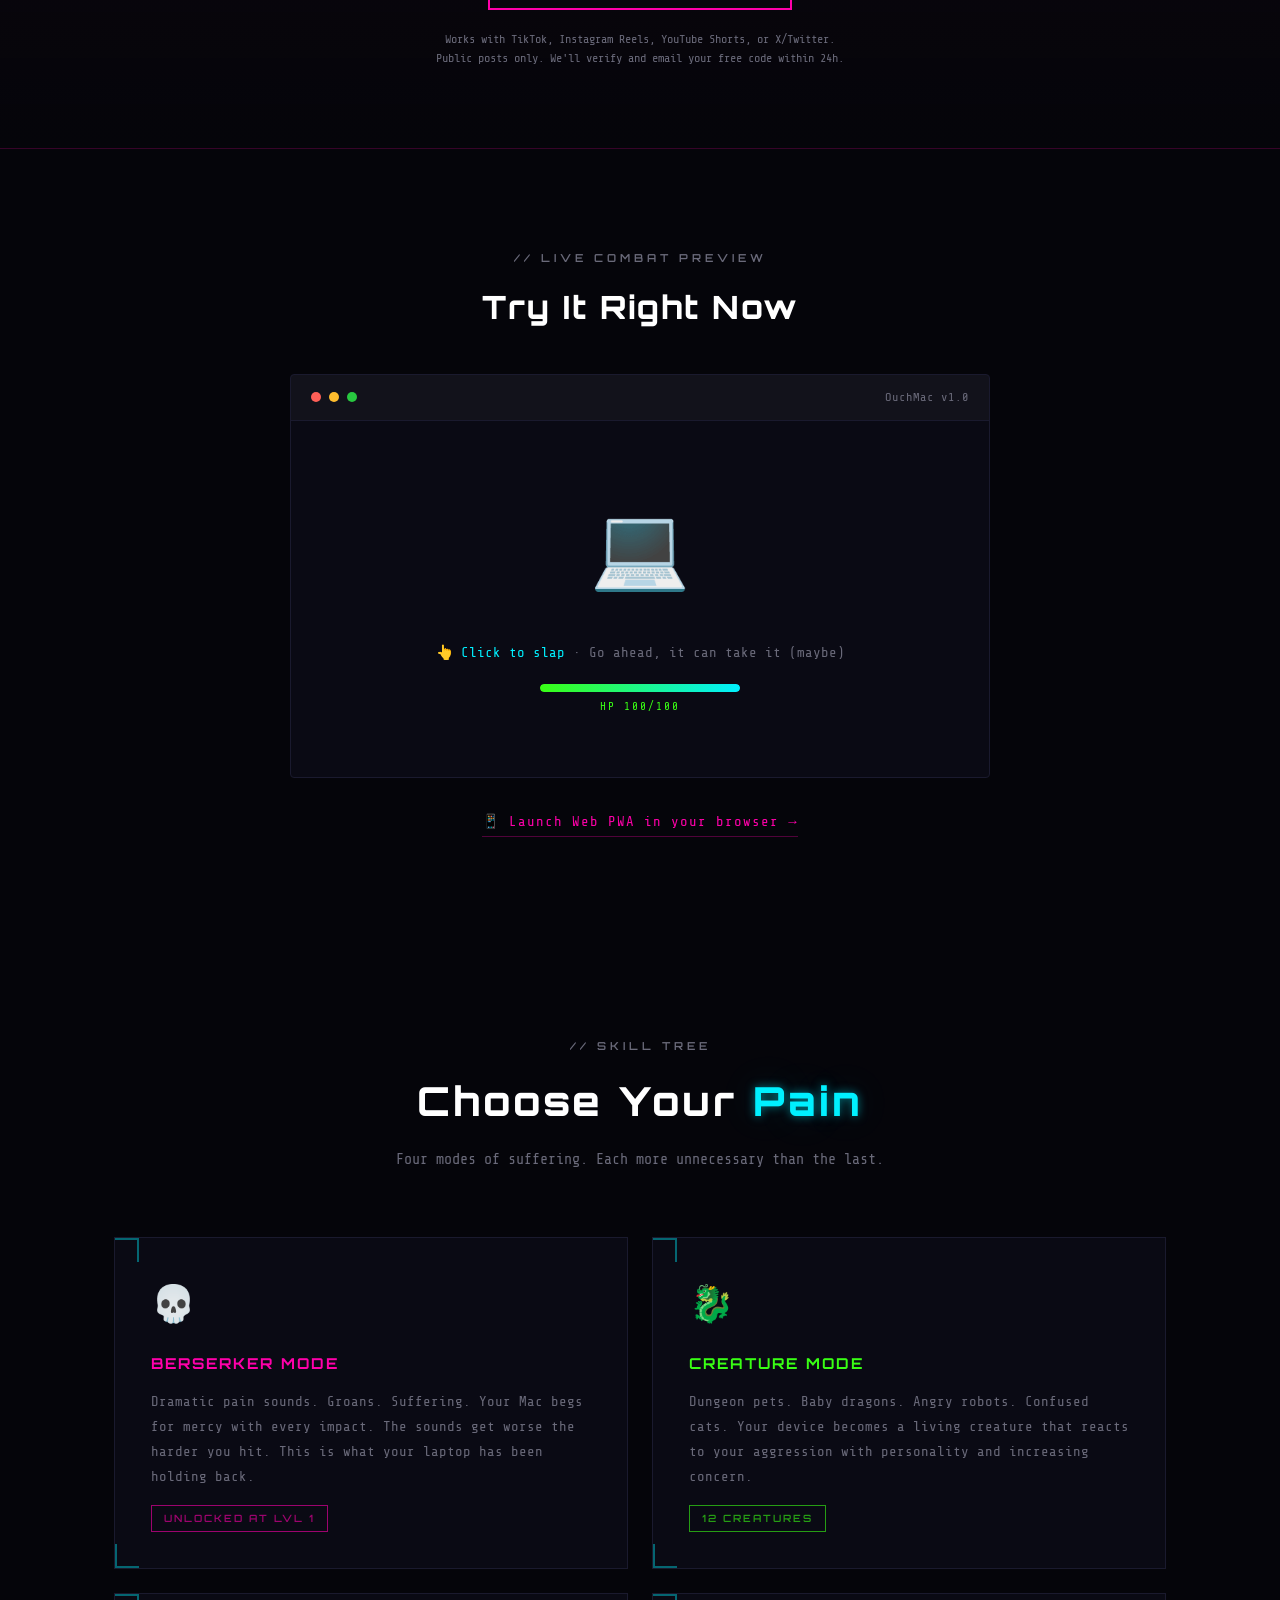
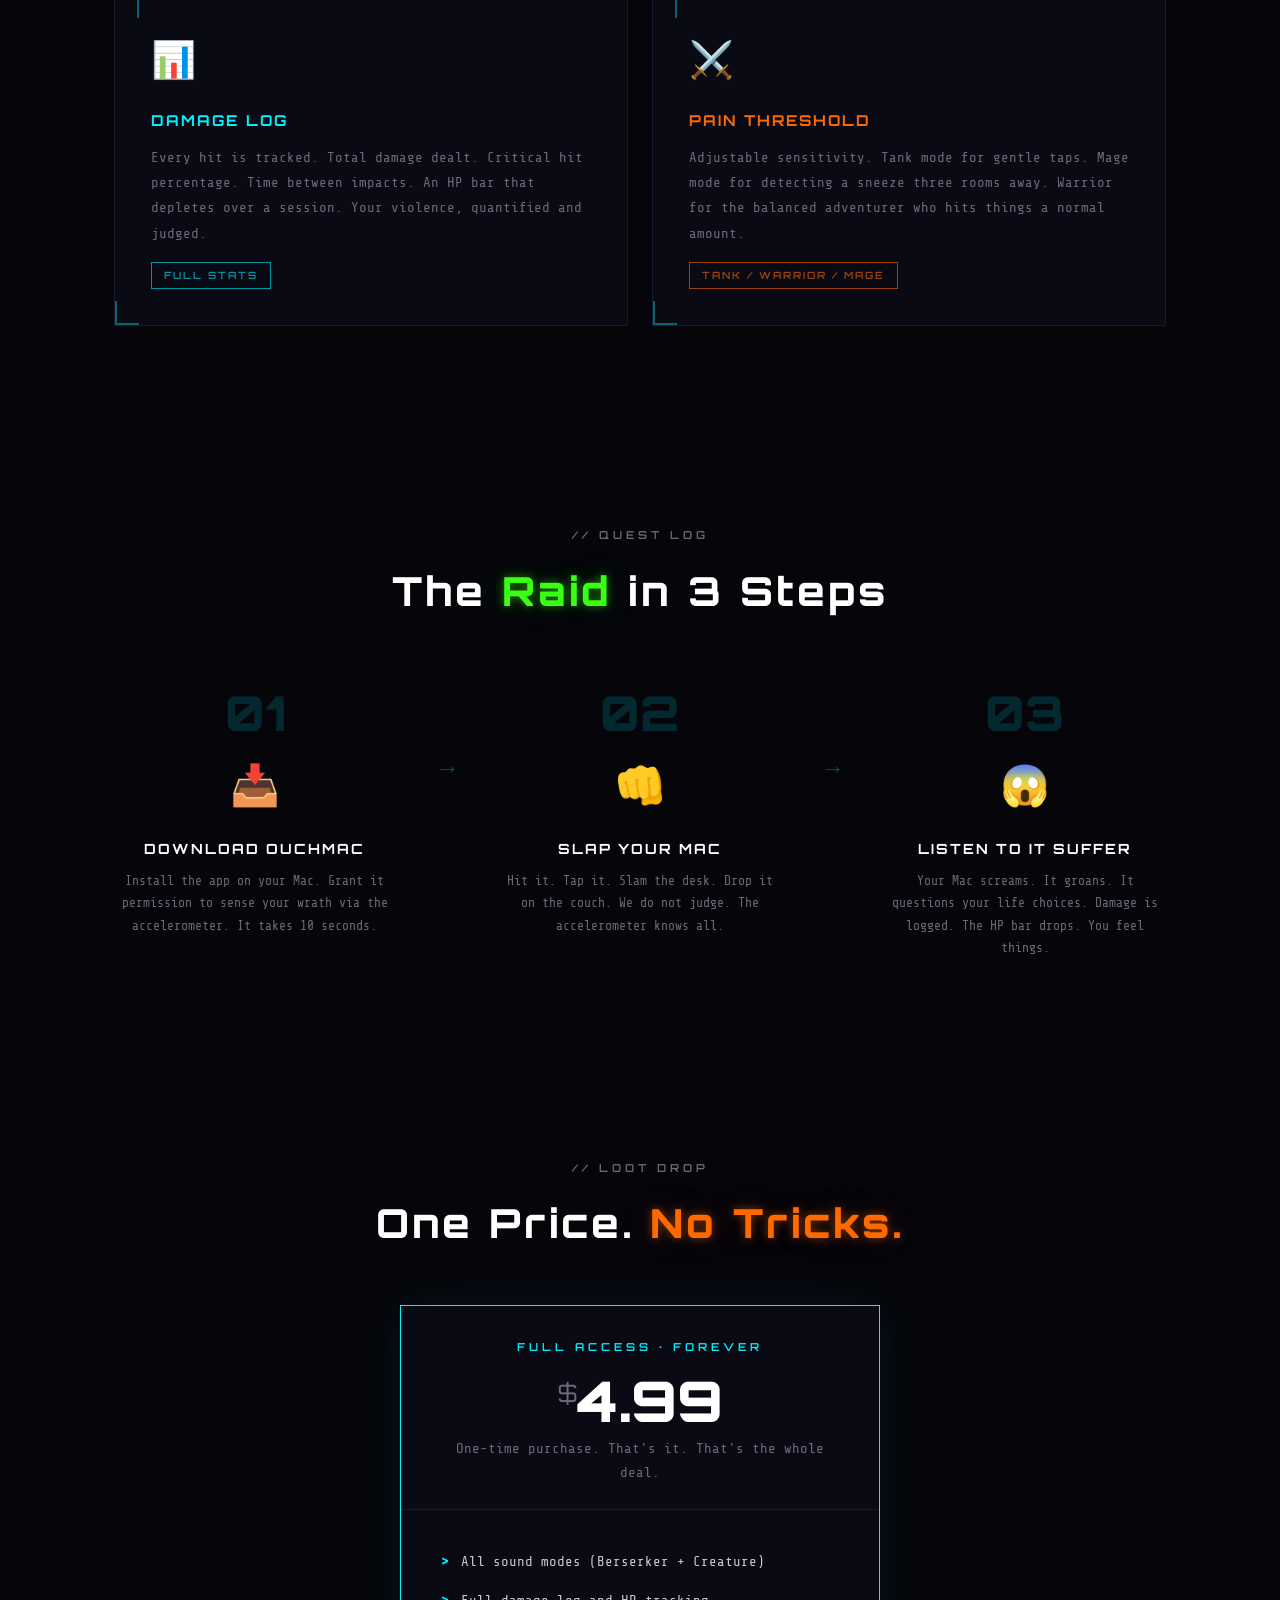
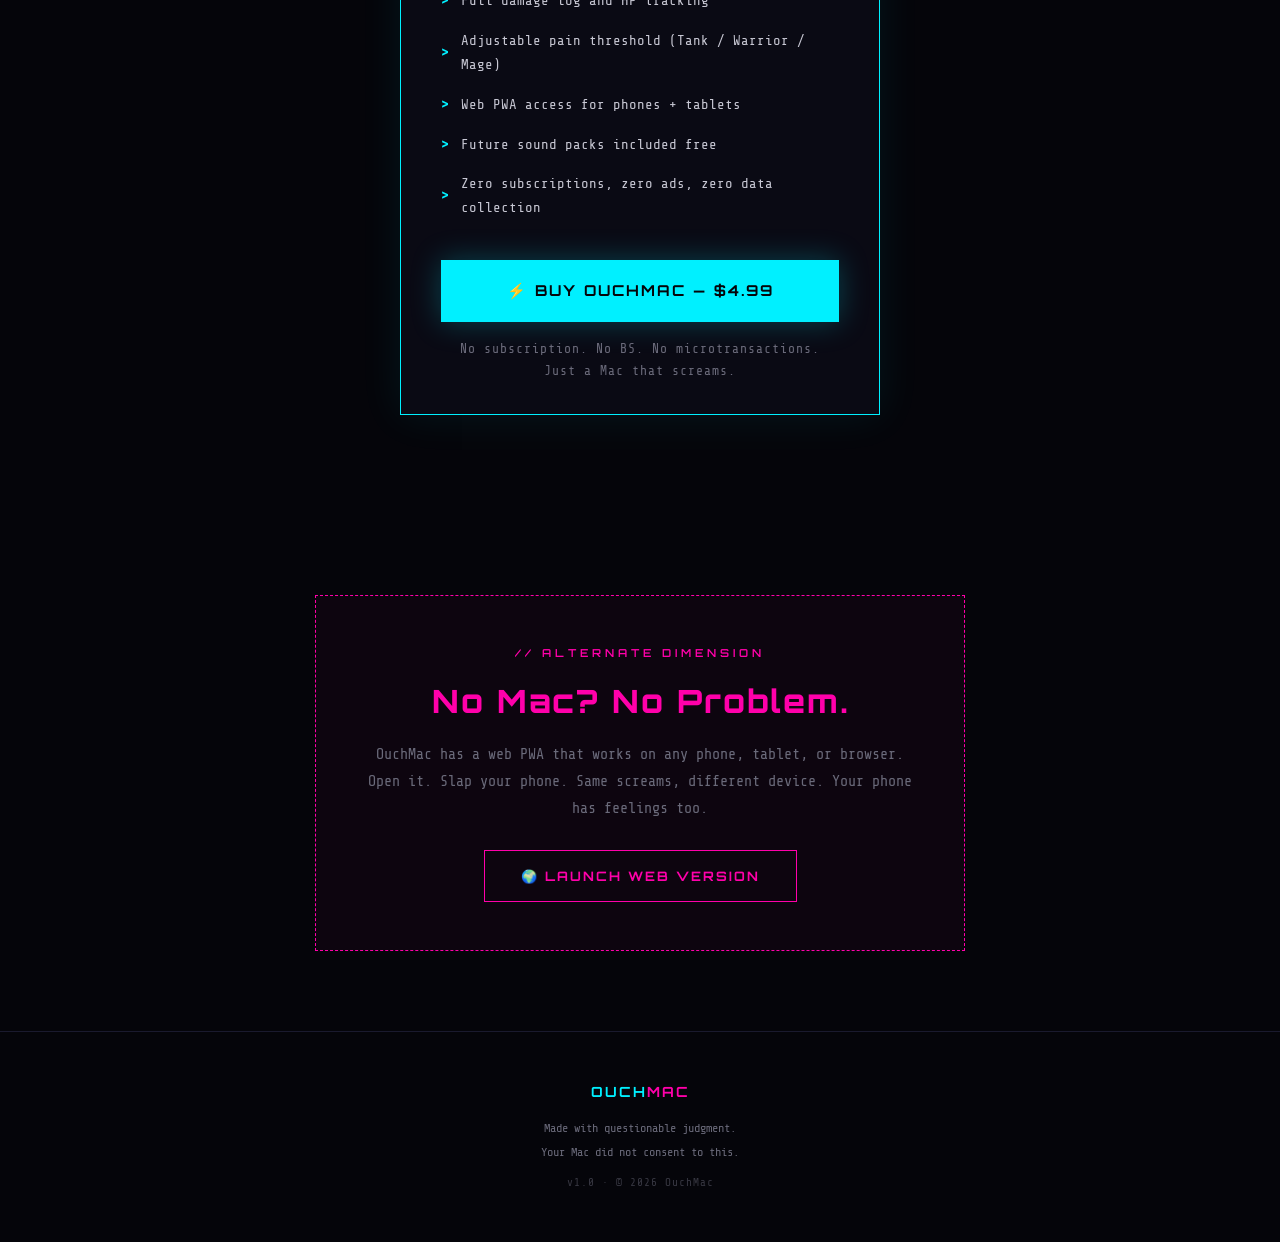
==== commit 917bf415: "Add 'Film a Reel = Free' viral promo section + real sound file loading" ====
--- a/index.html
+++ b/index.html
@@ -867,6 +867,294 @@
             opacity: 1;
             transform: translateY(0);
         }
+
+        /* ============================================
+           REEL PROMO SECTION
+           ============================================ */
+        .promo {
+            padding: 80px 0;
+            background: linear-gradient(180deg, rgba(255,0,170,0.06) 0%, var(--bg) 100%);
+            border-top: 1px solid rgba(255,0,170,0.15);
+            border-bottom: 1px solid rgba(255,0,170,0.15);
+            position: relative;
+            overflow: hidden;
+        }
+
+        .promo::before {
+            content: '';
+            position: absolute;
+            top: -2px;
+            left: 0;
+            right: 0;
+            height: 2px;
+            background: linear-gradient(90deg, transparent, var(--magenta), transparent);
+            animation: promoGlow 3s ease-in-out infinite;
+        }
+
+        @keyframes promoGlow {
+            0%, 100% { opacity: 0.4; }
+            50% { opacity: 1; }
+        }
+
+        .promo-inner {
+            max-width: 800px;
+            margin: 0 auto;
+            text-align: center;
+            padding: 0 24px;
+        }
+
+        .promo-badge {
+            display: inline-block;
+            font-family: 'Orbitron', sans-serif;
+            font-size: 10px;
+            font-weight: 700;
+            letter-spacing: 3px;
+            color: #fff;
+            background: var(--magenta);
+            padding: 6px 18px;
+            margin-bottom: 24px;
+            animation: promoPulse 2s ease-in-out infinite;
+        }
+
+        @keyframes promoPulse {
+            0%, 100% { box-shadow: 0 0 10px rgba(255,0,170,0.3); }
+            50% { box-shadow: 0 0 30px rgba(255,0,170,0.6), 0 0 60px rgba(255,0,170,0.2); }
+        }
+
+        .promo-title {
+            font-family: 'Orbitron', sans-serif;
+            font-size: clamp(28px, 4vw, 44px);
+            font-weight: 900;
+            color: #fff;
+            letter-spacing: 2px;
+            margin-bottom: 12px;
+            line-height: 1.2;
+        }
+
+        .promo-title span {
+            color: var(--magenta);
+            text-shadow: 0 0 15px rgba(255,0,170,0.5);
+        }
+
+        .promo-sub {
+            font-size: 18px;
+            color: var(--text);
+            margin-bottom: 40px;
+            line-height: 1.6;
+        }
+
+        .promo-steps {
+            display: grid;
+            grid-template-columns: 1fr auto 1fr auto 1fr;
+            gap: 0;
+            align-items: center;
+            margin-bottom: 40px;
+        }
+
+        @media (max-width: 600px) {
+            .promo-steps {
+                grid-template-columns: 1fr;
+                gap: 16px;
+            }
+            .promo-arrow { display: none; }
+        }
+
+        .promo-step {
+            text-align: center;
+            padding: 24px 16px;
+            border: 1px solid var(--border);
+            background: rgba(10,10,20,0.6);
+            position: relative;
+        }
+
+        .promo-step-num {
+            font-family: 'Orbitron', sans-serif;
+            font-size: 11px;
+            font-weight: 700;
+            color: var(--magenta);
+            letter-spacing: 2px;
+            margin-bottom: 8px;
+        }
+
+        .promo-step-icon {
+            font-size: 36px;
+            margin-bottom: 8px;
+        }
+
+        .promo-step-text {
+            font-size: 14px;
+            color: var(--text);
+            line-height: 1.5;
+        }
+
+        .promo-step-text strong {
+            color: #fff;
+        }
+
+        .promo-arrow {
+            font-family: 'Orbitron', sans-serif;
+            font-size: 20px;
+            color: var(--magenta);
+            opacity: 0.5;
+        }
+
+        .promo-hashtag {
+            font-family: 'Orbitron', sans-serif;
+            font-size: 18px;
+            font-weight: 700;
+            color: var(--magenta);
+            text-shadow: 0 0 10px rgba(255,0,170,0.4);
+            margin-bottom: 24px;
+            letter-spacing: 2px;
+        }
+
+        .promo-cta {
+            display: inline-flex;
+            align-items: center;
+            gap: 10px;
+            padding: 18px 40px;
+            background: transparent;
+            border: 2px solid var(--magenta);
+            color: var(--magenta);
+            font-family: 'Orbitron', sans-serif;
+            font-size: 14px;
+            font-weight: 700;
+            letter-spacing: 2px;
+            text-decoration: none;
+            transition: all 0.3s;
+            cursor: pointer;
+        }
+
+        .promo-cta:hover {
+            background: var(--magenta);
+            color: #fff;
+            box-shadow: 0 0 30px rgba(255,0,170,0.4);
+        }
+
+        .promo-note {
+            font-size: 12px;
+            color: var(--text-dim);
+            margin-top: 20px;
+            line-height: 1.6;
+        }
+
+        .promo-note a {
+            color: var(--magenta);
+            text-decoration: none;
+        }
+
+        /* Promo form overlay */
+        .promo-form-overlay {
+            display: none;
+            position: fixed;
+            inset: 0;
+            background: rgba(5,5,10,0.92);
+            backdrop-filter: blur(8px);
+            z-index: 5000;
+            justify-content: center;
+            align-items: center;
+            padding: 24px;
+        }
+
+        .promo-form-overlay.active {
+            display: flex;
+        }
+
+        .promo-form {
+            background: var(--bg-card);
+            border: 1px solid var(--magenta);
+            padding: 40px;
+            max-width: 500px;
+            width: 100%;
+            position: relative;
+        }
+
+        .promo-form-close {
+            position: absolute;
+            top: 12px;
+            right: 16px;
+            background: none;
+            border: none;
+            color: var(--text-dim);
+            font-size: 24px;
+            cursor: pointer;
+        }
+
+        .promo-form h3 {
+            font-family: 'Orbitron', sans-serif;
+            font-size: 18px;
+            font-weight: 700;
+            color: var(--magenta);
+            margin-bottom: 20px;
+            letter-spacing: 1px;
+        }
+
+        .promo-form label {
+            display: block;
+            font-size: 12px;
+            color: var(--text-dim);
+            letter-spacing: 1px;
+            margin-bottom: 6px;
+            margin-top: 16px;
+        }
+
+        .promo-form input, .promo-form select {
+            width: 100%;
+            padding: 12px 16px;
+            background: var(--bg);
+            border: 1px solid var(--border);
+            color: var(--text);
+            font-family: 'Share Tech Mono', monospace;
+            font-size: 14px;
+            outline: none;
+            transition: border-color 0.3s;
+        }
+
+        .promo-form input:focus {
+            border-color: var(--magenta);
+        }
+
+        .promo-form-submit {
+            margin-top: 24px;
+            width: 100%;
+            padding: 14px;
+            background: var(--magenta);
+            border: none;
+            color: #fff;
+            font-family: 'Orbitron', sans-serif;
+            font-size: 13px;
+            font-weight: 700;
+            letter-spacing: 2px;
+            cursor: pointer;
+            transition: all 0.3s;
+        }
+
+        .promo-form-submit:hover {
+            box-shadow: 0 0 20px rgba(255,0,170,0.5);
+        }
+
+        .promo-form-success {
+            display: none;
+            text-align: center;
+            padding: 20px 0;
+        }
+
+        .promo-form-success .check {
+            font-size: 48px;
+            margin-bottom: 12px;
+        }
+
+        .promo-form-success h4 {
+            font-family: 'Orbitron', sans-serif;
+            font-size: 16px;
+            color: var(--green);
+            margin-bottom: 8px;
+        }
+
+        .promo-form-success p {
+            color: var(--text-dim);
+            font-size: 14px;
+        }
     </style>
 </head>
 <body>
@@ -876,8 +1164,8 @@
         <div class="container">
             <a href="#" class="nav-logo">OUCH<span>MAC</span></a>
             <div class="nav-links">
+                <a href="#promo" style="color:var(--magenta);">FREE</a>
                 <a href="#features">ABILITIES</a>
-                <a href="#how">QUEST LOG</a>
                 <a href="#pricing">LOOT</a>
                 <a href="#buy" class="nav-cta">GET IT</a>
             </div>
@@ -900,6 +1188,85 @@
         </div>
         <div class="scroll-indicator">&darr; SCROLL TO ENTER &darr;</div>
     </section>
+
+    <!-- REEL PROMO -->
+    <section class="promo" id="promo">
+        <div class="promo-inner">
+            <div class="promo-badge">FREE ACCESS</div>
+            <h2 class="promo-title fade-in">Film a Reel.<br><span>Get OuchMac Free.</span></h2>
+            <p class="promo-sub fade-in">
+                Slap your device on camera. Post it. Tag us.<br>
+                We'll send you the full app for free. No catch.
+            </p>
+
+            <div class="promo-steps fade-in">
+                <div class="promo-step">
+                    <div class="promo-step-num">STEP 01</div>
+                    <div class="promo-step-icon">📱</div>
+                    <div class="promo-step-text">Open the <strong>free web demo</strong> on your phone or Mac</div>
+                </div>
+                <div class="promo-arrow">&rarr;</div>
+                <div class="promo-step">
+                    <div class="promo-step-num">STEP 02</div>
+                    <div class="promo-step-icon">🎬</div>
+                    <div class="promo-step-text">Film yourself <strong>slapping your device</strong> and post it as a Reel/TikTok</div>
+                </div>
+                <div class="promo-arrow">&rarr;</div>
+                <div class="promo-step">
+                    <div class="promo-step-num">STEP 03</div>
+                    <div class="promo-step-icon">🎁</div>
+                    <div class="promo-step-text">Submit the link below and get <strong>OuchMac for free</strong></div>
+                </div>
+            </div>
+
+            <div class="promo-hashtag fade-in">#OuchMac</div>
+
+            <button class="promo-cta fade-in" onclick="document.getElementById('promoOverlay').classList.add('active')">
+                🎬 SUBMIT YOUR REEL
+            </button>
+
+            <p class="promo-note fade-in">
+                Works with TikTok, Instagram Reels, YouTube Shorts, or X/Twitter.<br>
+                Public posts only. We'll verify and email your free code within 24h.
+            </p>
+        </div>
+    </section>
+
+    <!-- Promo Form Overlay -->
+    <div class="promo-form-overlay" id="promoOverlay">
+        <div class="promo-form">
+            <button class="promo-form-close" onclick="document.getElementById('promoOverlay').classList.remove('active')">&times;</button>
+
+            <div id="promoFormContent">
+                <h3>🎬 SUBMIT YOUR REEL</h3>
+                <label>YOUR EMAIL</label>
+                <input type="email" id="promoEmail" placeholder="warrior@example.com" required>
+
+                <label>REEL / TIKTOK / SHORT URL</label>
+                <input type="url" id="promoUrl" placeholder="https://instagram.com/reel/..." required>
+
+                <label>PLATFORM</label>
+                <select id="promoPlatform">
+                    <option value="instagram">Instagram Reels</option>
+                    <option value="tiktok">TikTok</option>
+                    <option value="youtube">YouTube Shorts</option>
+                    <option value="twitter">X / Twitter</option>
+                    <option value="other">Other</option>
+                </select>
+
+                <label>YOUR HANDLE (so we can shout you out)</label>
+                <input type="text" id="promoHandle" placeholder="@yourhandle">
+
+                <button class="promo-form-submit" onclick="submitPromo()">⚡ CLAIM FREE OUCHMAC</button>
+            </div>
+
+            <div class="promo-form-success" id="promoSuccess">
+                <div class="check">✅</div>
+                <h4>SUBMISSION RECEIVED</h4>
+                <p>We'll verify your reel and email your free code within 24 hours. Keep slapping.</p>
+            </div>
+        </div>
+    </div>
 
     <!-- DEMO -->
     <section class="demo" id="demo">
@@ -1141,6 +1508,44 @@
                 }
             });
         });
+        // ========================================
+        // Reel promo form submission
+        // ========================================
+        function submitPromo() {
+            const email = document.getElementById('promoEmail').value.trim();
+            const url = document.getElementById('promoUrl').value.trim();
+            const platform = document.getElementById('promoPlatform').value;
+            const handle = document.getElementById('promoHandle').value.trim();
+
+            if (!email || !url) {
+                alert('Please fill in your email and reel URL');
+                return;
+            }
+
+            // Store submission locally (replace with real backend later)
+            const submissions = JSON.parse(localStorage.getItem('ouch_promo_submissions') || '[]');
+            submissions.push({
+                email, url, platform, handle,
+                timestamp: new Date().toISOString()
+            });
+            localStorage.setItem('ouch_promo_submissions', JSON.stringify(submissions));
+
+            // Send via mailto as interim solution (replace with API)
+            const subject = encodeURIComponent('OuchMac Reel Submission - ' + handle);
+            const body = encodeURIComponent(
+                'Email: ' + email + '\n' +
+                'Reel URL: ' + url + '\n' +
+                'Platform: ' + platform + '\n' +
+                'Handle: ' + handle
+            );
+
+            // Try to open mailto (works on mobile/desktop)
+            window.open('mailto:ouchmac@deeplica.ai?subject=' + subject + '&body=' + body, '_blank');
+
+            // Show success
+            document.getElementById('promoFormContent').style.display = 'none';
+            document.getElementById('promoSuccess').style.display = 'block';
+        }
     </script>
 </body>
 </html>
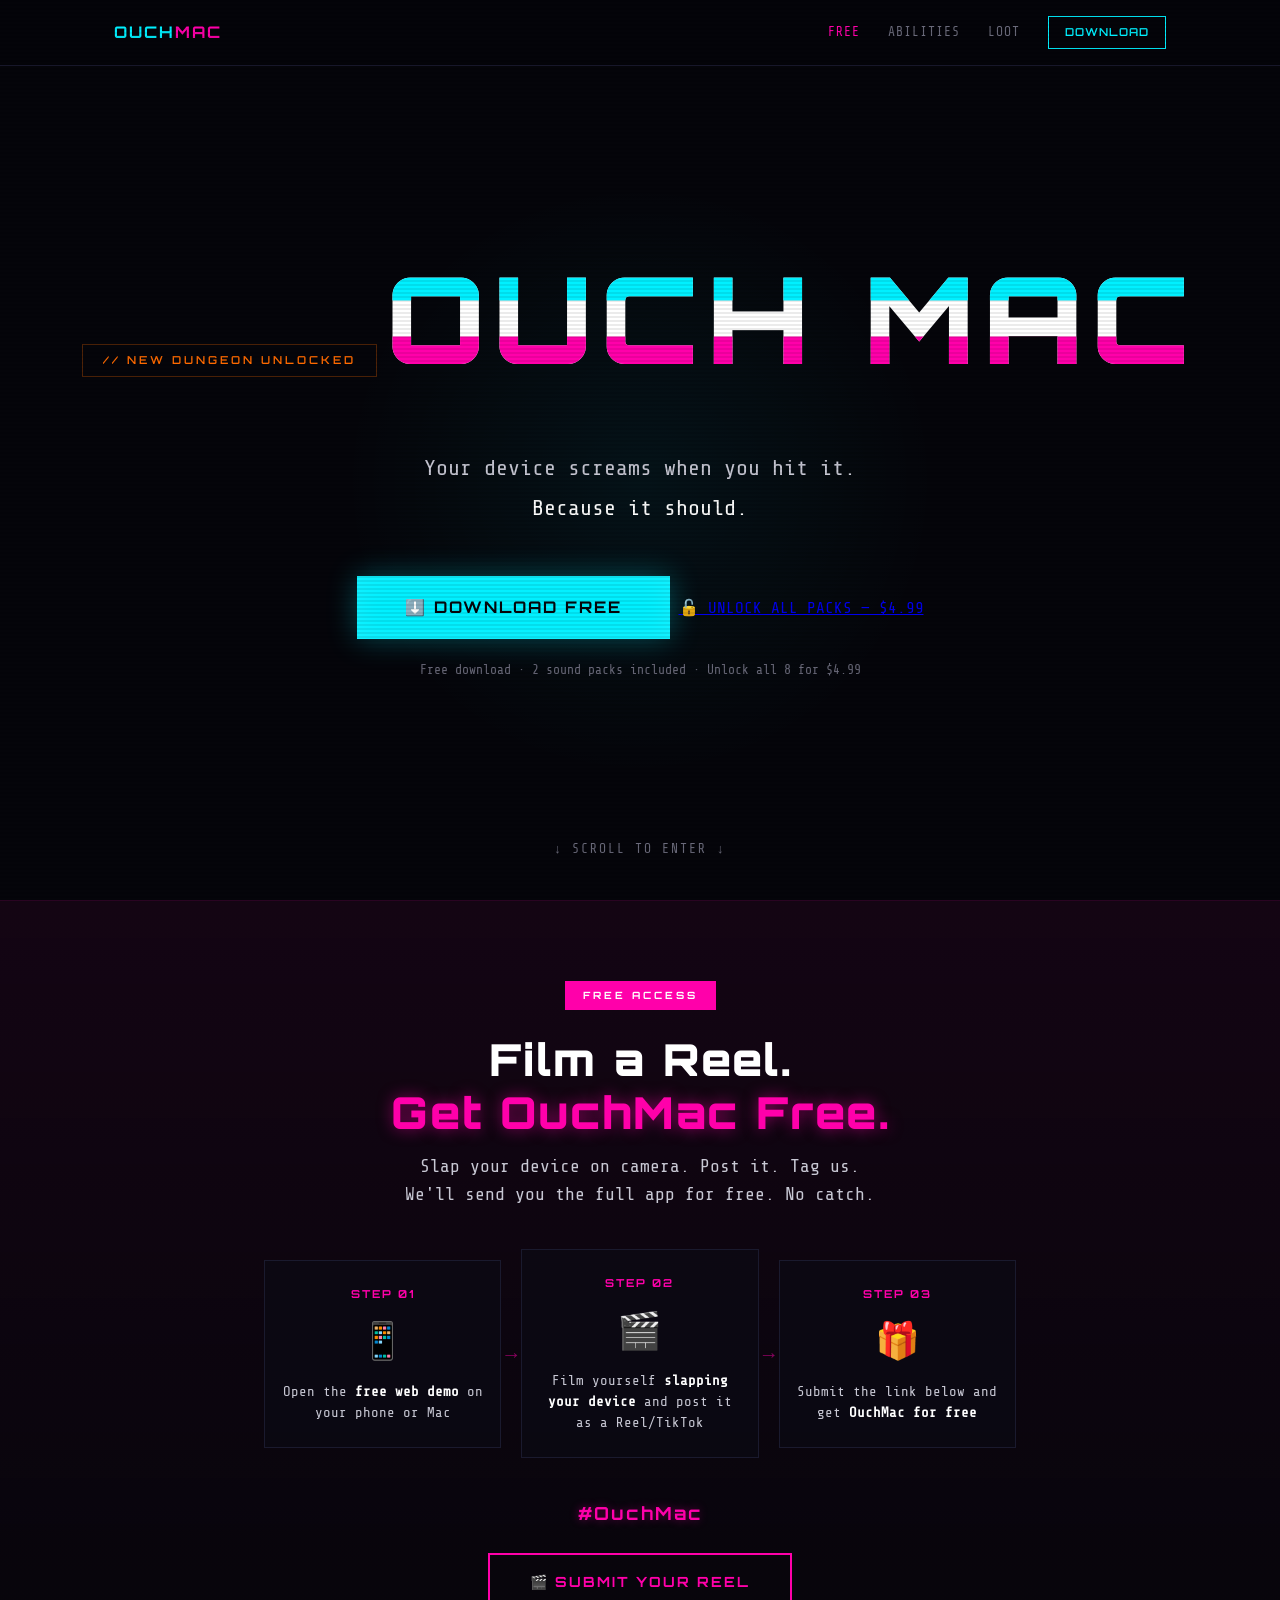
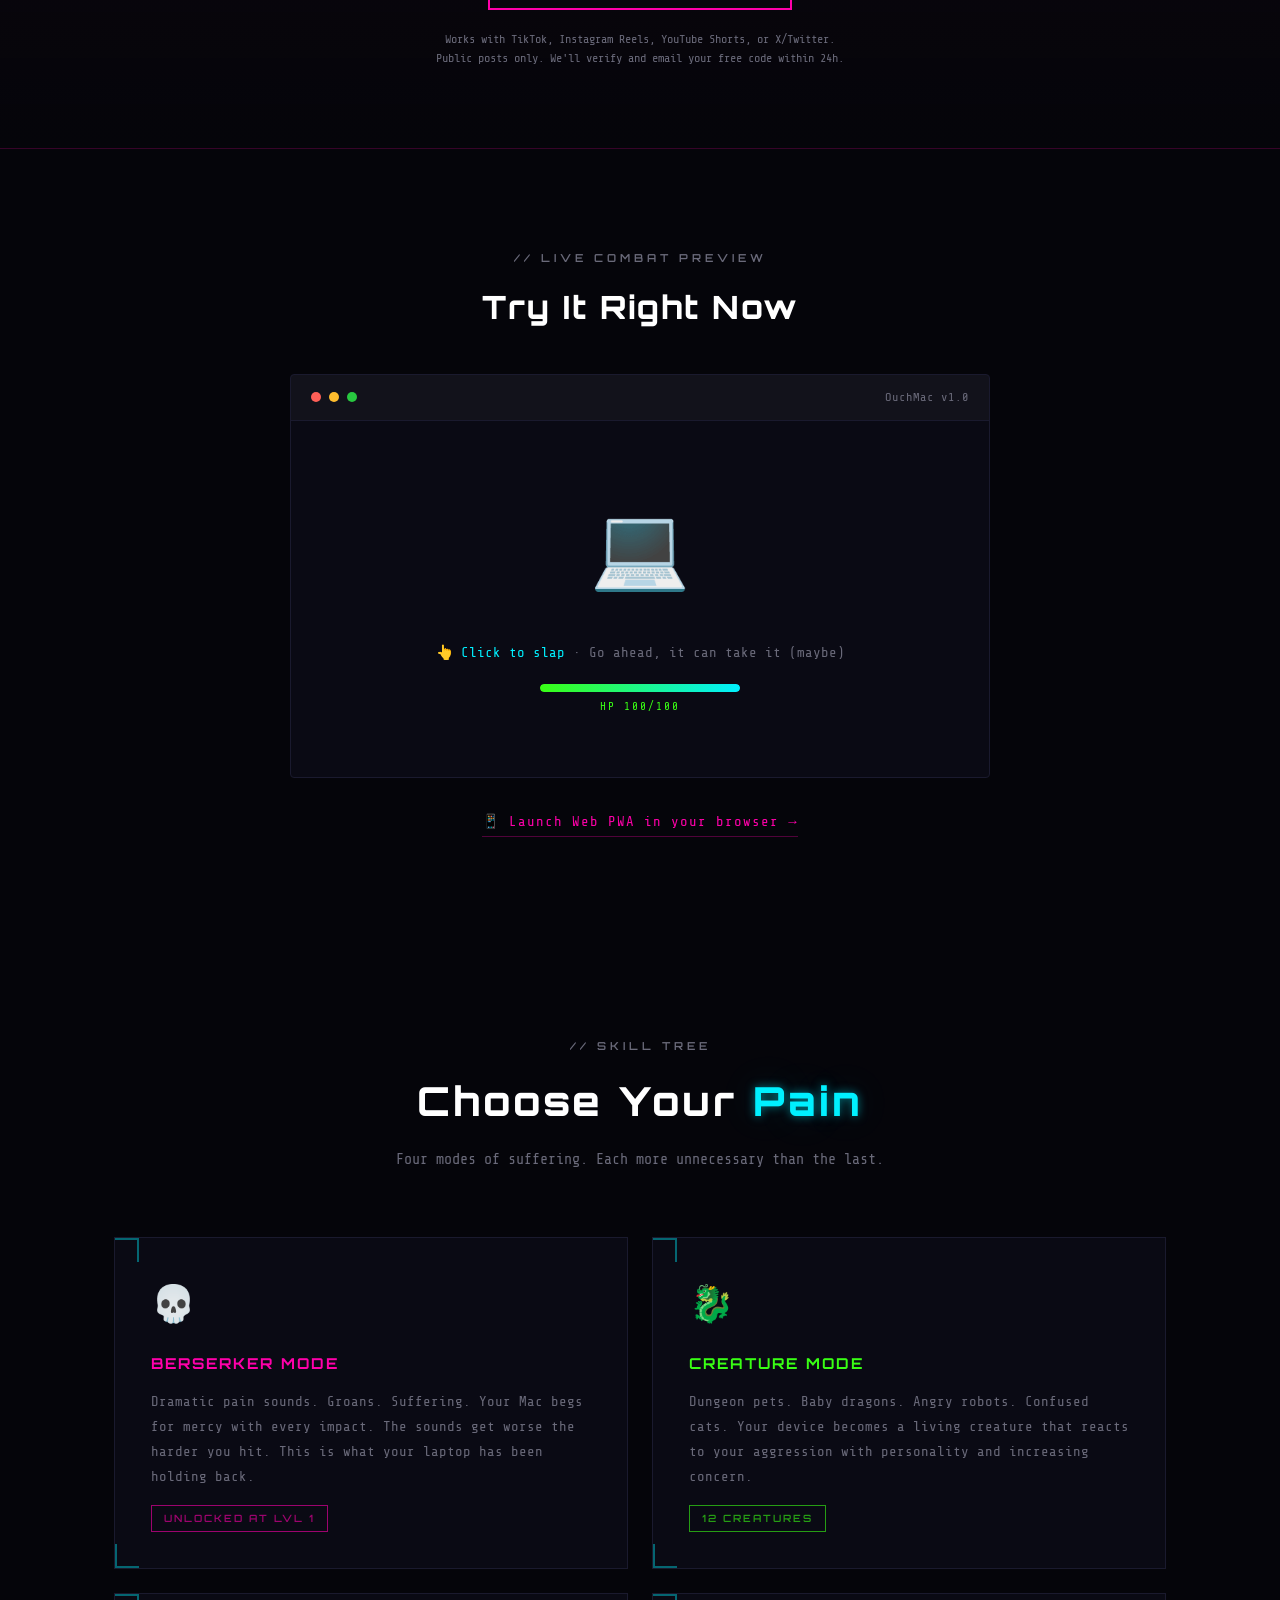
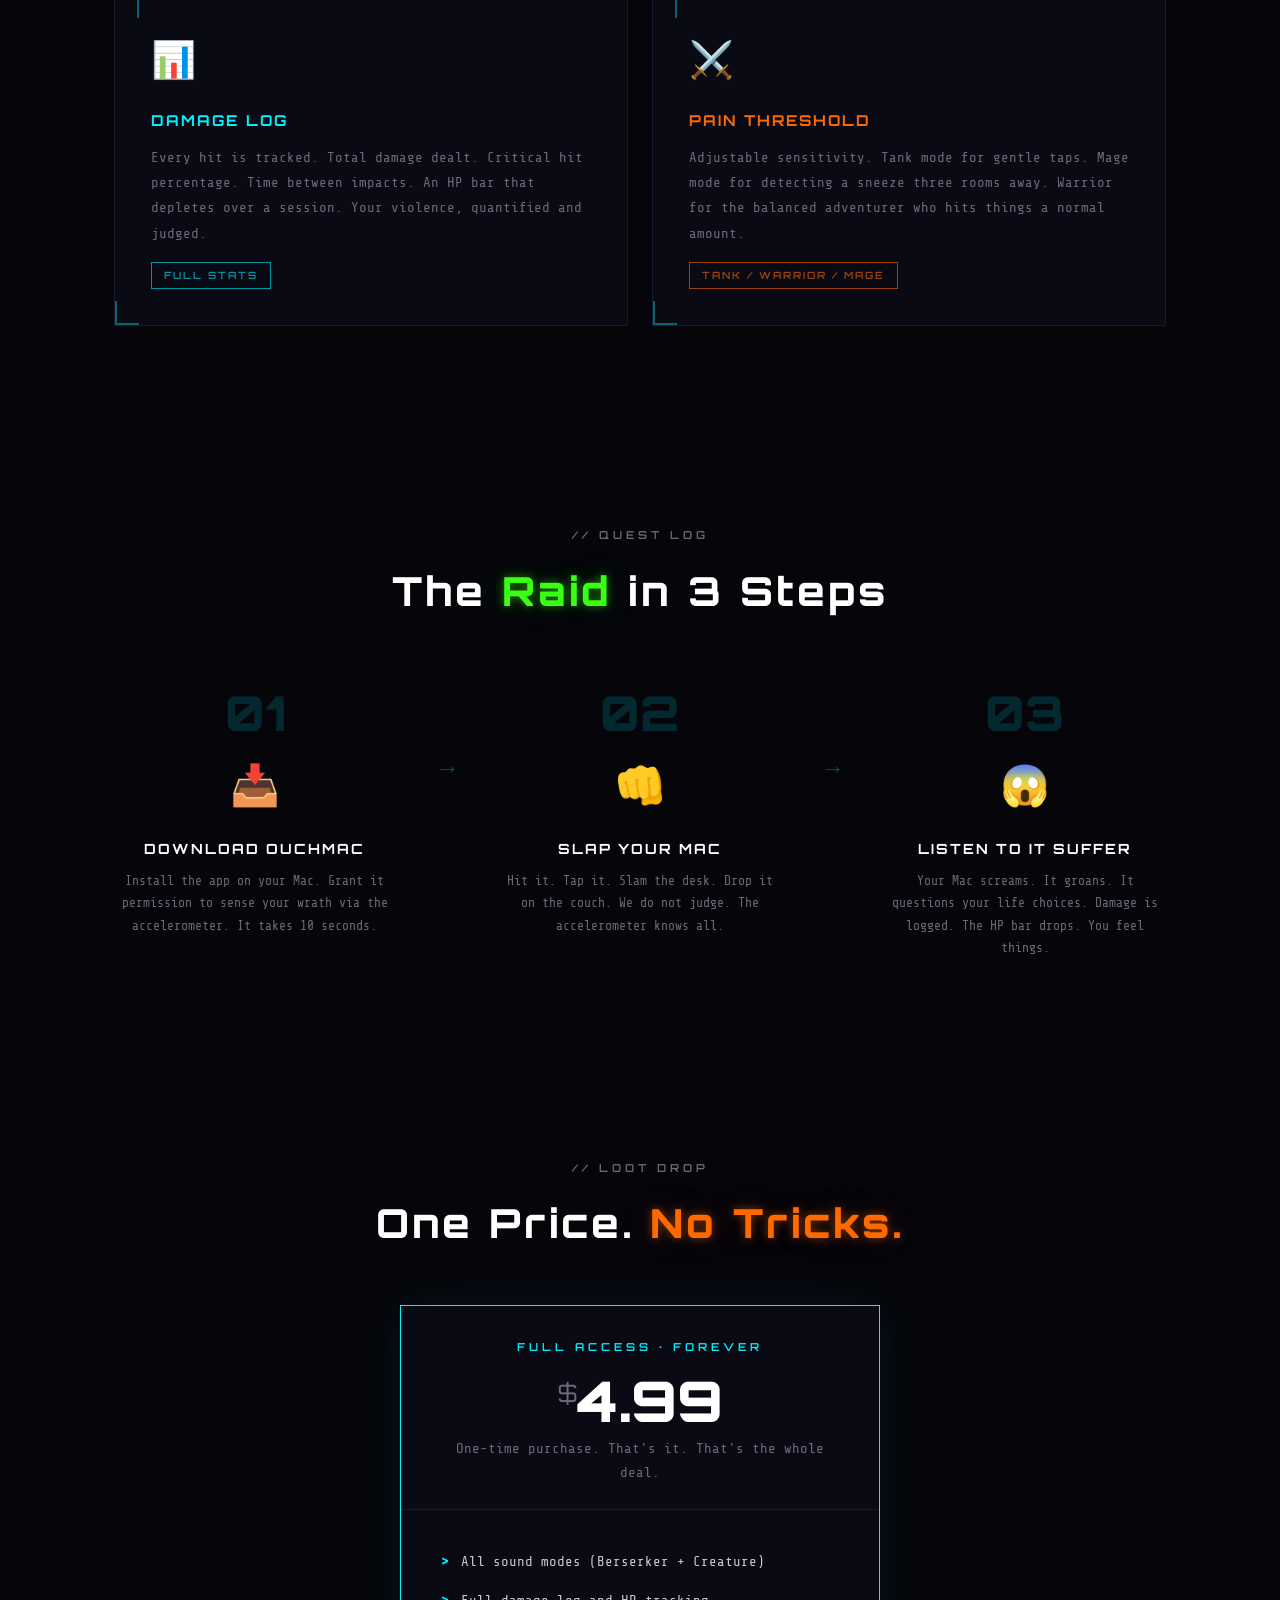
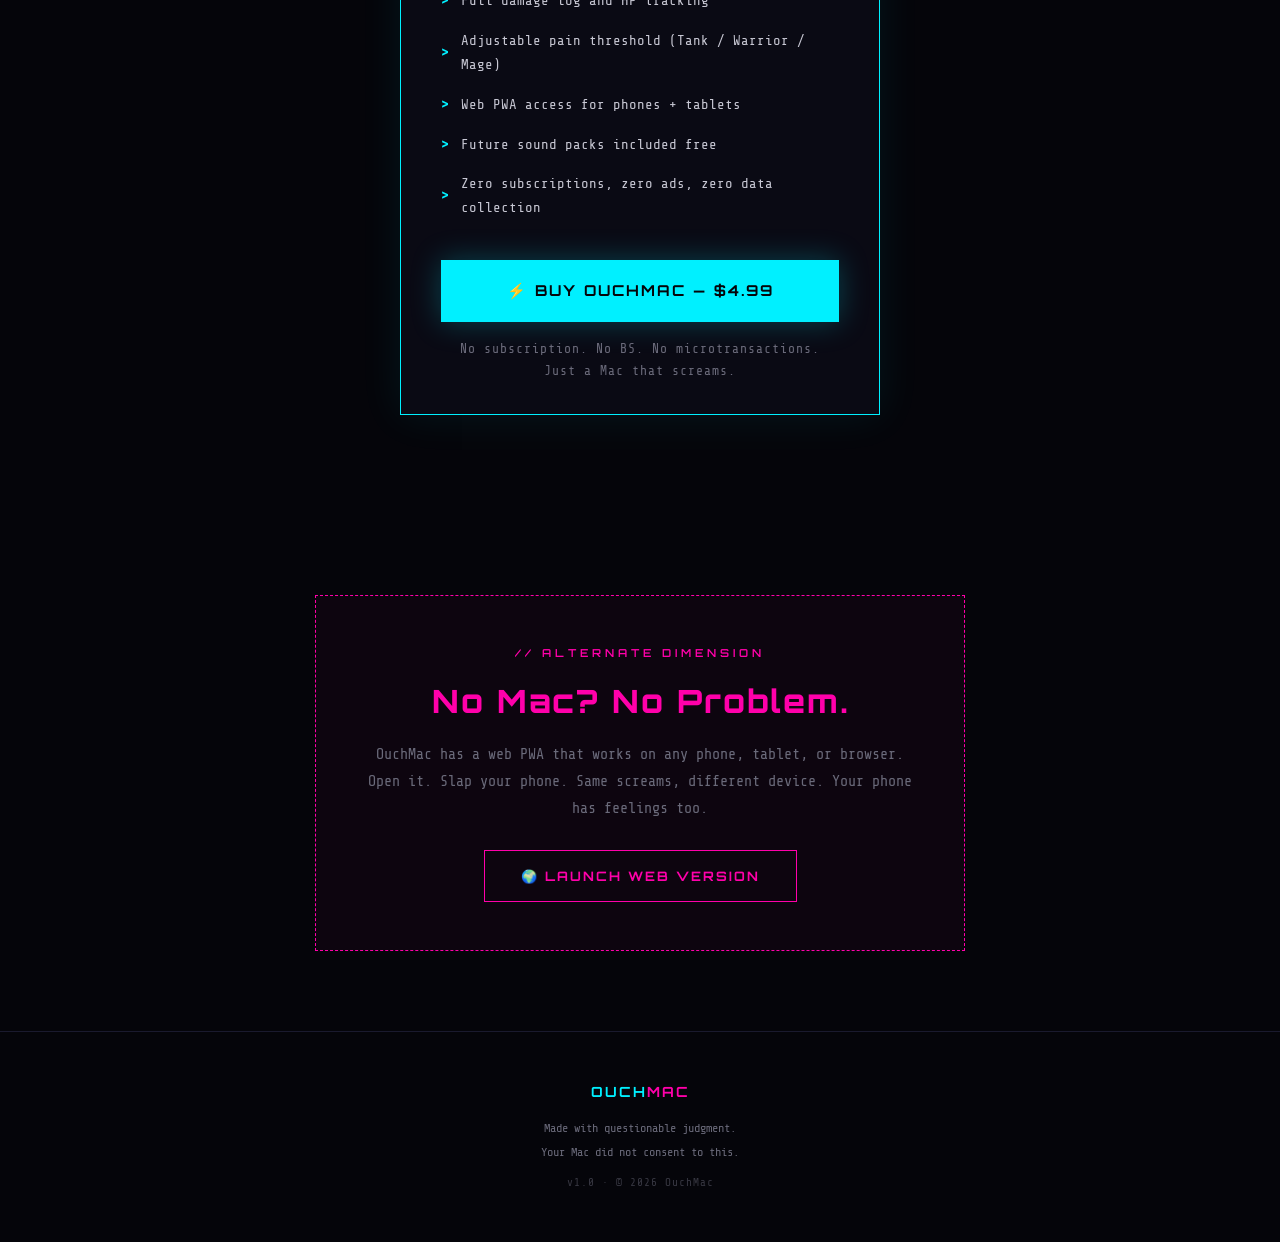
==== commit f4678bfe: "feat: add 8 sound packs, volume scaling, rage quit mode, download-first landing page" ====
--- a/index.html
+++ b/index.html
@@ -1167,7 +1167,7 @@
                 <a href="#promo" style="color:var(--magenta);">FREE</a>
                 <a href="#features">ABILITIES</a>
                 <a href="#pricing">LOOT</a>
-                <a href="#buy" class="nav-cta">GET IT</a>
+                <a href="https://github.com/Elirank1/ouchmac/releases/latest" class="nav-cta">DOWNLOAD</a>
             </div>
         </div>
     </nav>
@@ -1183,8 +1183,9 @@
                 Your device screams when you hit it.<br>
                 <em>Because it should.</em>
             </p>
-            <a href="#buy" class="hero-cta">&#9889; GET IT &mdash; $4.99</a>
-            <p class="hero-sub">macOS app + Web PWA &middot; One-time purchase &middot; No subscription</p>
+            <a href="https://github.com/Elirank1/ouchmac/releases/latest" class="hero-cta">&#x2B07;&#xFE0F; DOWNLOAD FREE</a>
+            <a href="#pricing" class="hero-cta-secondary">&#x1F513; UNLOCK ALL PACKS &mdash; $4.99</a>
+            <p class="hero-sub">Free download &middot; 2 sound packs included &middot; Unlock all 8 for $4.99</p>
         </div>
         <div class="scroll-indicator">&darr; SCROLL TO ENTER &darr;</div>
     </section>
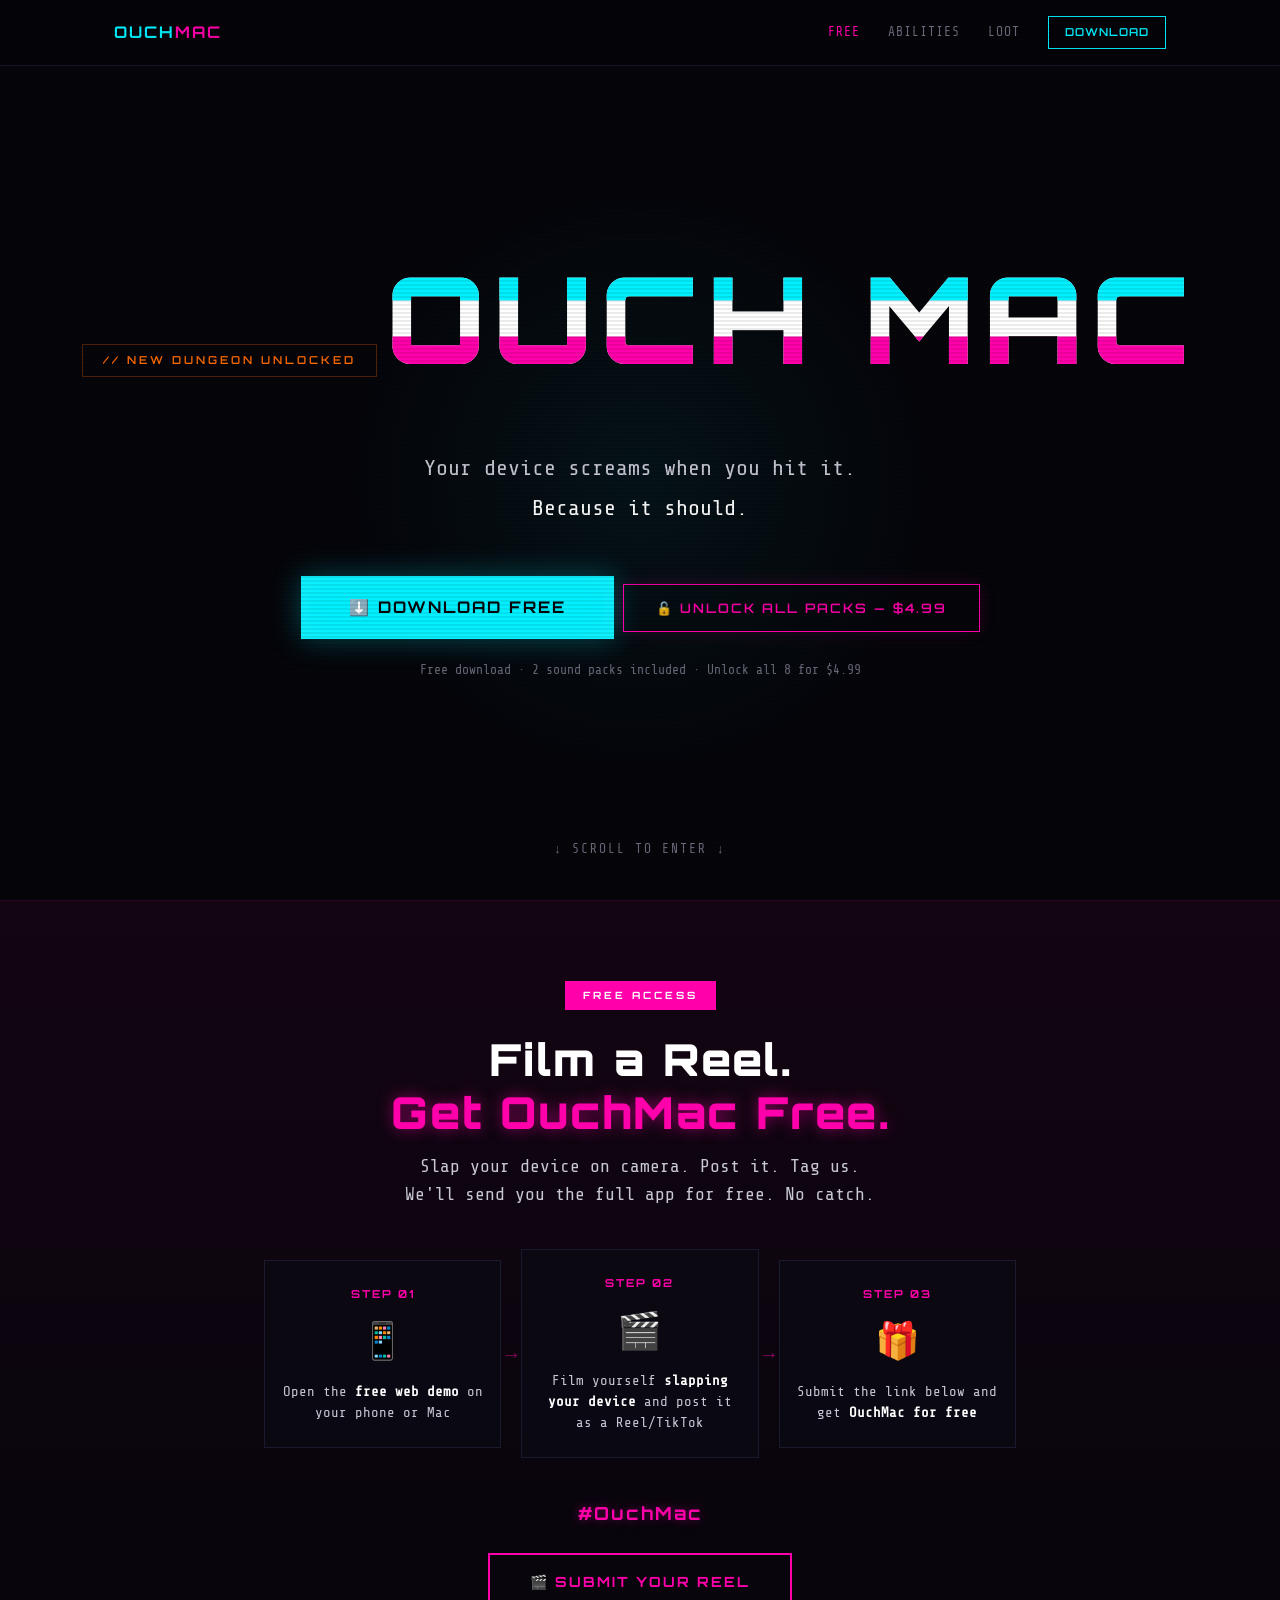
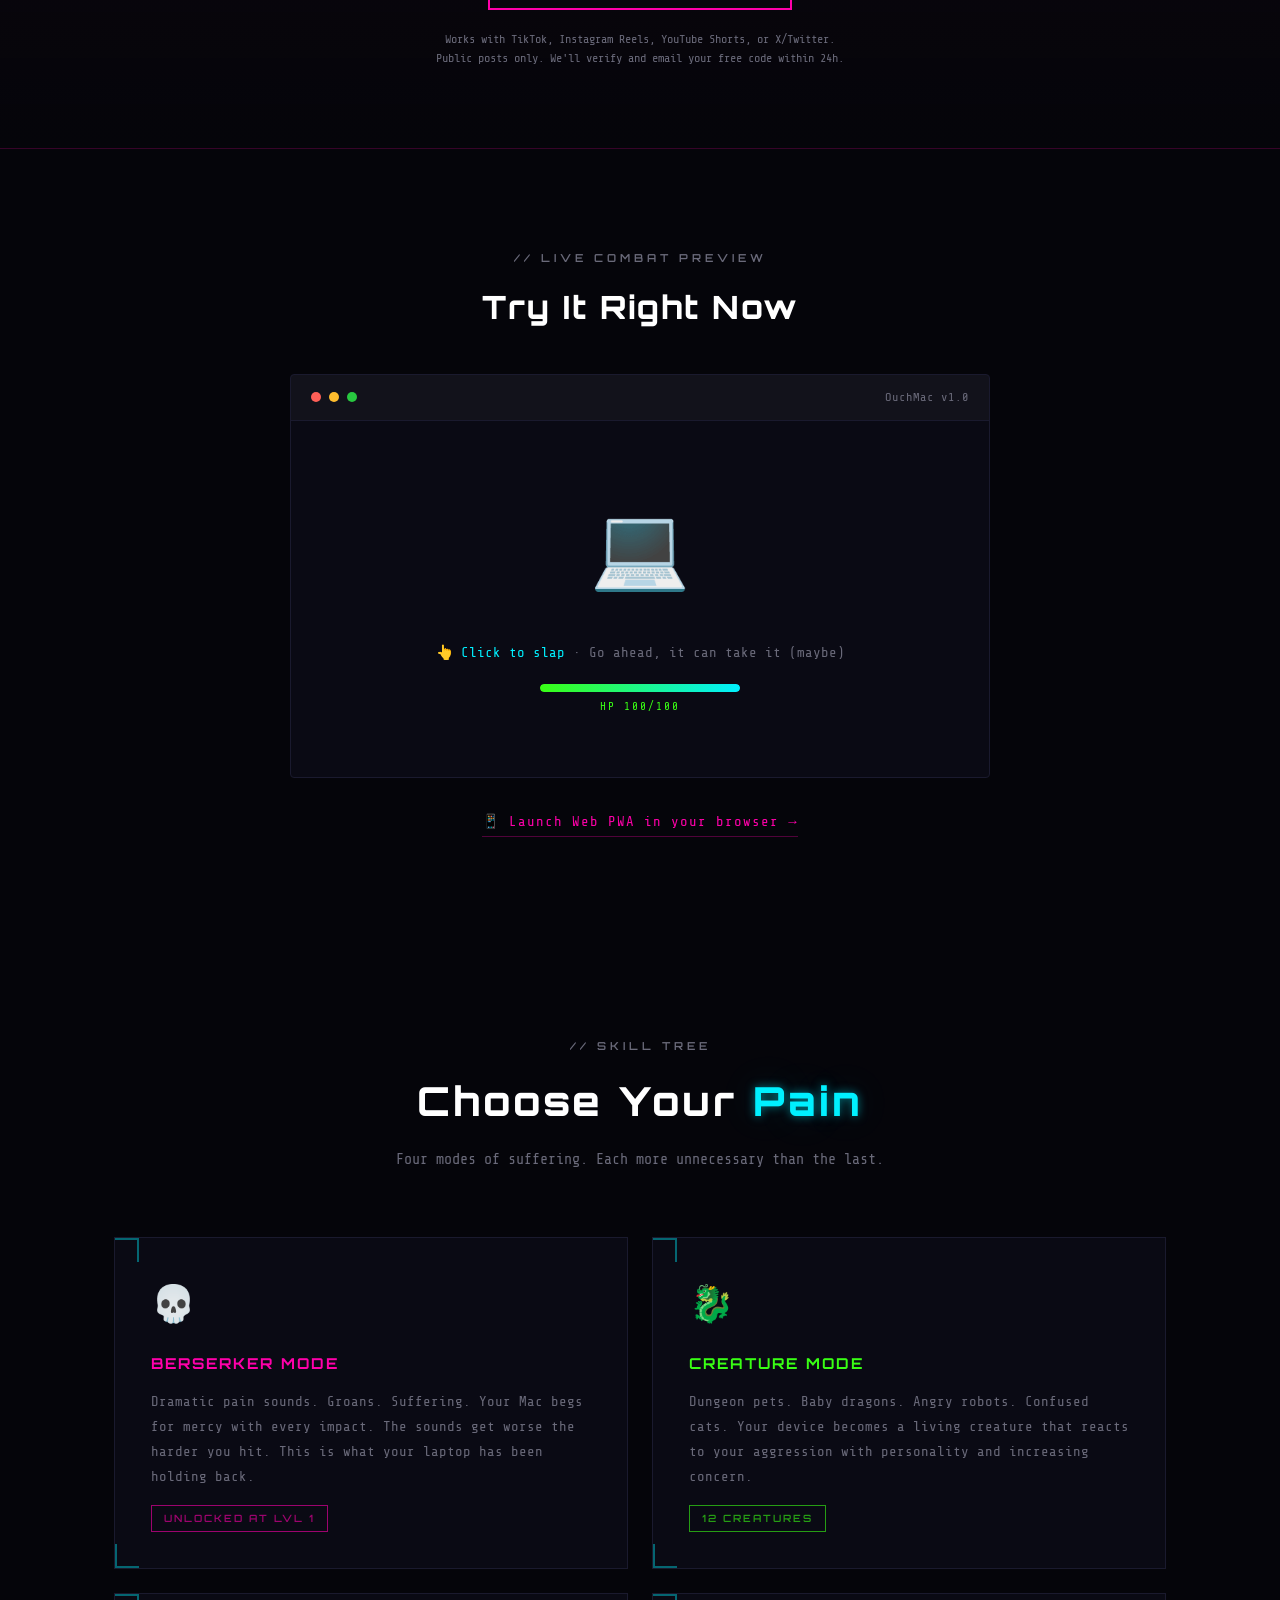
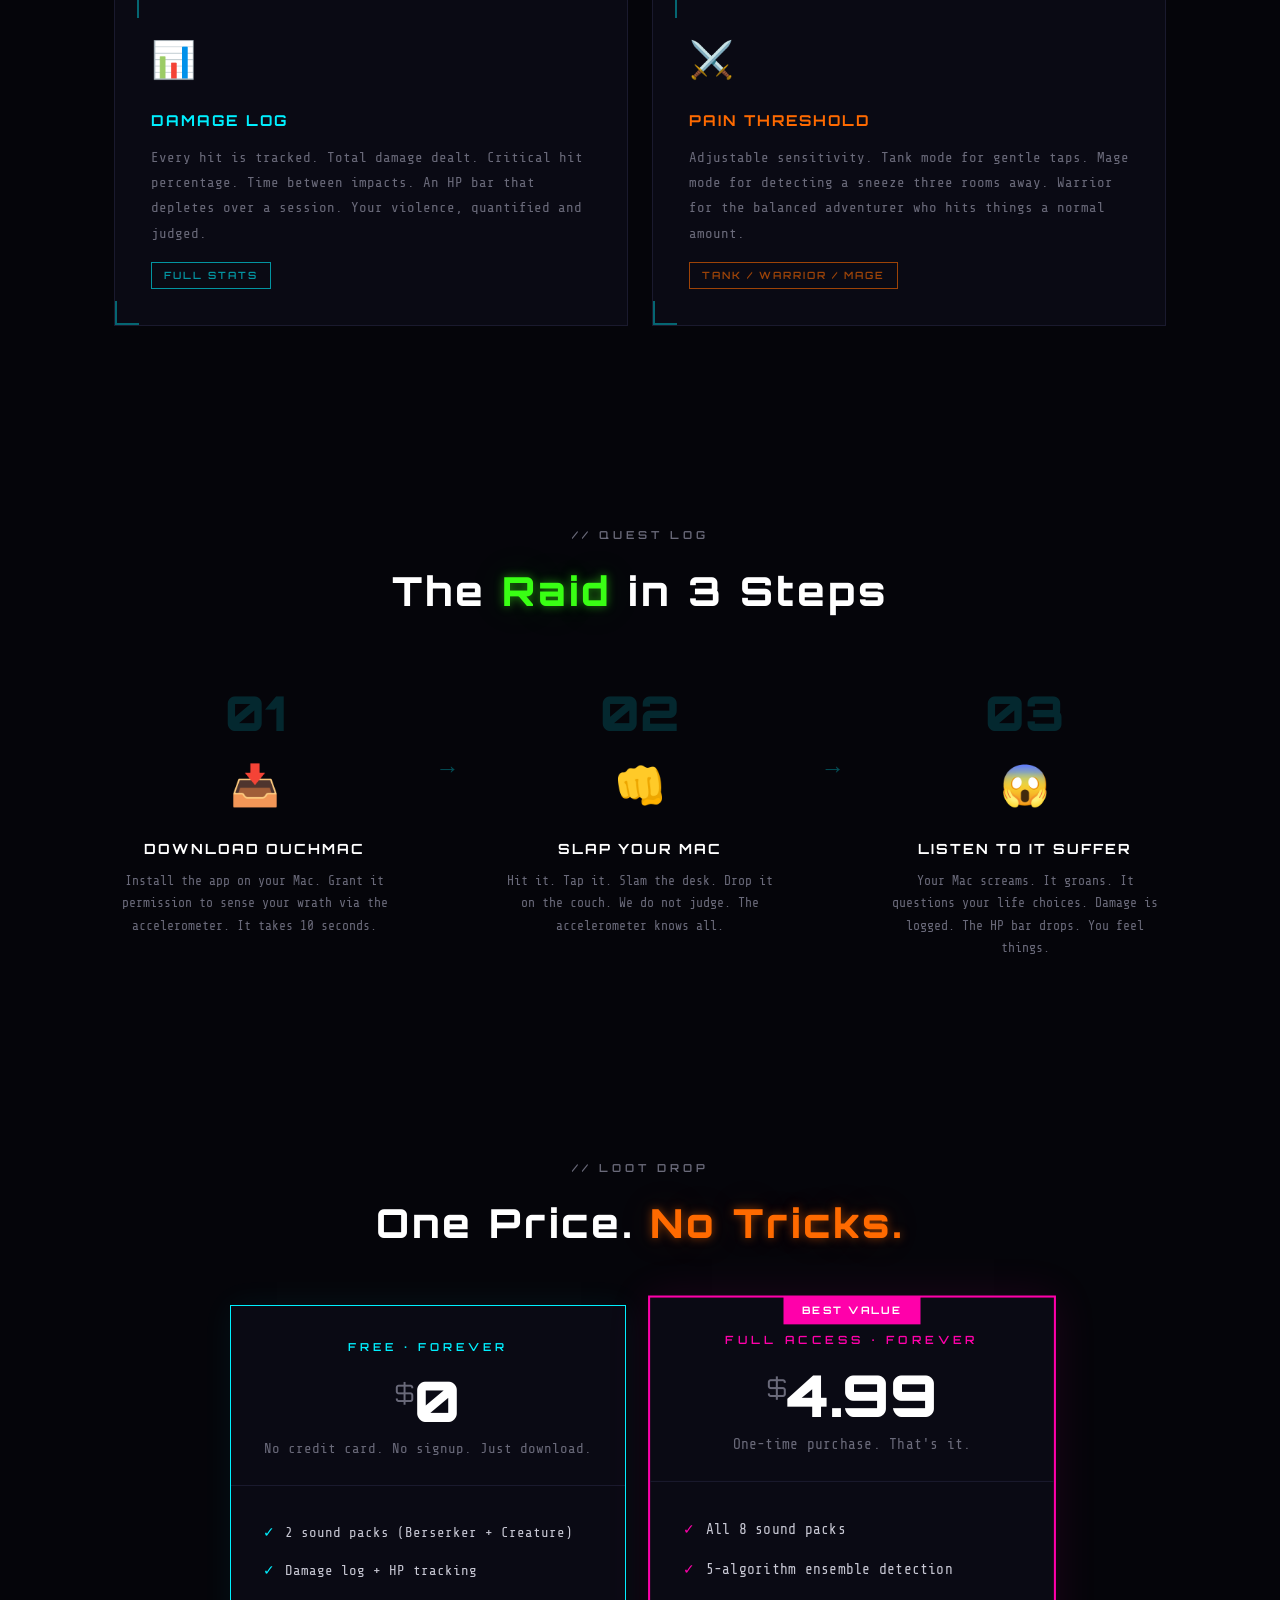
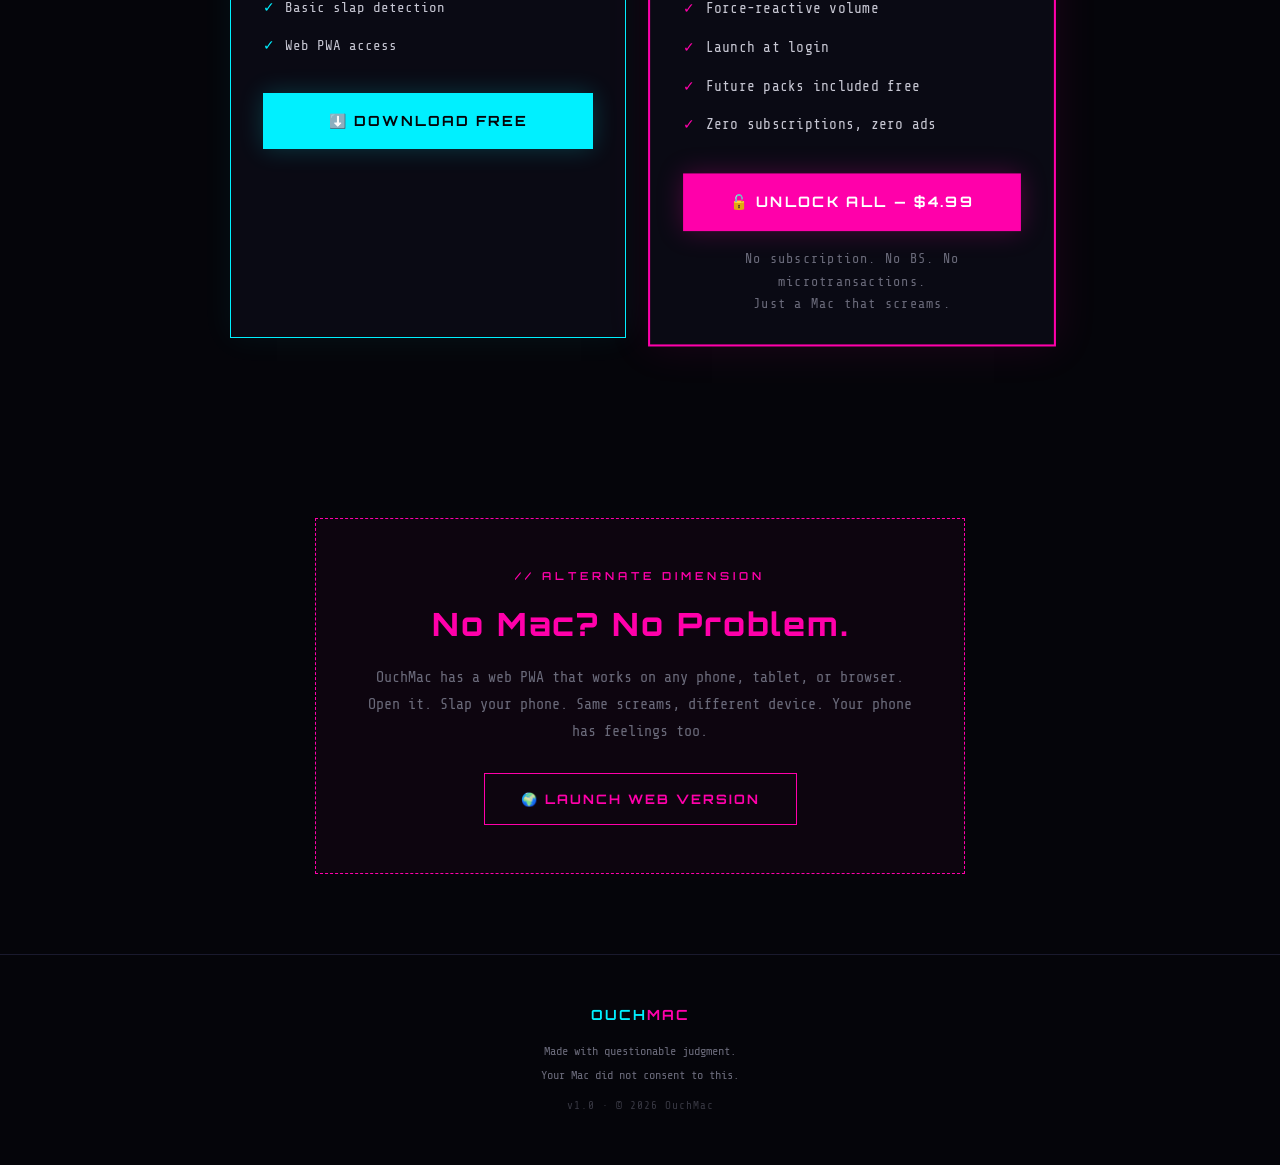
==== commit 5ad038b7: "feat: rage quit mode, download-first landing page, Lemon Squeezy checkout integration" ====
--- a/index.html
+++ b/index.html
@@ -314,6 +314,30 @@
             transform: translateY(-2px);
         }
 
+        .hero-cta-secondary {
+            display: inline-block;
+            margin-top: 16px;
+            font-family: 'Orbitron', sans-serif;
+            font-size: 13px;
+            font-weight: 600;
+            letter-spacing: 2px;
+            color: var(--magenta);
+            background: transparent;
+            border: 1px solid var(--magenta);
+            padding: 12px 32px;
+            cursor: pointer;
+            text-decoration: none;
+            text-transform: uppercase;
+            transition: all 0.3s;
+            box-shadow: 0 0 15px rgba(255,0,170,0.15);
+        }
+        .hero-cta-secondary:hover {
+            background: var(--magenta);
+            color: #fff;
+            box-shadow: 0 0 30px rgba(255,0,170,0.4), 0 0 60px rgba(255,0,170,0.15);
+            transform: translateY(-2px);
+        }
+
         .hero-sub {
             margin-top: 20px;
             font-size: 13px;
@@ -637,35 +661,76 @@
             padding: 100px 0;
         }
 
+        .pricing-grid {
+            display: grid;
+            grid-template-columns: 1fr 1fr;
+            gap: 28px;
+            max-width: 820px;
+            margin: 0 auto;
+            align-items: stretch;
+        }
+
         .pricing-card {
-            max-width: 480px;
-            margin: 0 auto;
             background: var(--bg-card);
-            border: 1px solid var(--cyan);
             padding: 0;
             text-align: center;
             position: relative;
-            box-shadow: 0 0 40px rgba(0,240,255,0.08);
+        }
+
+        .pricing-card--free {
+            border: 1px solid var(--cyan);
+            box-shadow: 0 0 30px rgba(0,240,255,0.06);
+        }
+
+        .pricing-card--pro {
+            border: 2px solid var(--magenta);
+            box-shadow: 0 0 40px rgba(255,0,170,0.1);
+            transform: scale(1.03);
         }
 
         .pricing-card-glow {
             position: absolute;
             inset: -1px;
+            opacity: 0;
+            pointer-events: none;
+        }
+        .pricing-card--free .pricing-card-glow {
             border: 1px solid var(--cyan);
-            opacity: 0;
-            animation: pricePulse 3s infinite;
-            pointer-events: none;
-        }
-        @keyframes pricePulse {
+            animation: pricePulseCyan 3s infinite;
+        }
+        .pricing-card--pro .pricing-card-glow {
+            border: 2px solid var(--magenta);
+            animation: pricePulseMagenta 3s infinite;
+        }
+        @keyframes pricePulseCyan {
             0%, 100% { opacity: 0; box-shadow: 0 0 0 0 rgba(0,240,255,0); }
             50% { opacity: 1; box-shadow: 0 0 20px rgba(0,240,255,0.15); }
         }
+        @keyframes pricePulseMagenta {
+            0%, 100% { opacity: 0; box-shadow: 0 0 0 0 rgba(255,0,170,0); }
+            50% { opacity: 1; box-shadow: 0 0 25px rgba(255,0,170,0.2); }
+        }
+
+        .pricing-pro-badge {
+            position: absolute;
+            top: -1px;
+            left: 50%;
+            transform: translateX(-50%);
+            font-family: 'Orbitron', sans-serif;
+            font-size: 10px;
+            font-weight: 700;
+            letter-spacing: 2px;
+            color: #fff;
+            background: var(--magenta);
+            padding: 5px 18px;
+        }
 
         .pricing-header {
-            padding: 32px 40px 24px;
+            padding: 32px 32px 24px;
             border-bottom: 1px solid var(--border);
         }
-        .pricing-header .section-label { color: var(--cyan); margin-bottom: 16px; }
+        .pricing-card--free .pricing-header .section-label { color: var(--cyan); margin-bottom: 16px; }
+        .pricing-card--pro .pricing-header .section-label { color: var(--magenta); margin-bottom: 16px; }
 
         .pricing-amount {
             font-family: 'Orbitron', sans-serif;
@@ -687,47 +752,60 @@
         }
 
         .pricing-body {
-            padding: 32px 40px;
+            padding: 28px 32px;
         }
 
         .pricing-features {
             list-style: none;
-            margin-bottom: 32px;
+            margin-bottom: 28px;
             text-align: left;
         }
         .pricing-features li {
-            padding: 8px 0;
+            padding: 7px 0;
             font-size: 14px;
             color: var(--text);
             display: flex;
             align-items: center;
-            gap: 12px;
-        }
-        .pricing-features li::before {
-            content: '>';
-            color: var(--cyan);
-            font-weight: bold;
-        }
+            gap: 10px;
+        }
+        .pricing-features li .check-icon {
+            flex-shrink: 0;
+            font-size: 14px;
+        }
+        .pricing-card--free .pricing-features li .check-icon { color: var(--cyan); }
+        .pricing-card--pro .pricing-features li .check-icon { color: var(--magenta); }
 
         .pricing-cta {
             display: block;
             width: 100%;
             font-family: 'Orbitron', sans-serif;
-            font-size: 15px;
+            font-size: 14px;
             font-weight: 700;
             letter-spacing: 2px;
-            color: var(--bg);
-            background: var(--cyan);
             border: none;
-            padding: 18px;
+            padding: 16px;
             cursor: pointer;
             text-decoration: none;
             text-transform: uppercase;
             transition: all 0.3s;
-            box-shadow: 0 0 30px rgba(0,240,255,0.25);
-        }
-        .pricing-cta:hover {
-            box-shadow: 0 0 50px rgba(0,240,255,0.45);
+        }
+
+        .pricing-card--free .pricing-cta {
+            color: var(--bg);
+            background: var(--cyan);
+            box-shadow: 0 0 25px rgba(0,240,255,0.2);
+        }
+        .pricing-card--free .pricing-cta:hover {
+            box-shadow: 0 0 45px rgba(0,240,255,0.4);
+        }
+
+        .pricing-card--pro .pricing-cta {
+            color: #fff;
+            background: var(--magenta);
+            box-shadow: 0 0 25px rgba(255,0,170,0.25);
+        }
+        .pricing-card--pro .pricing-cta:hover {
+            box-shadow: 0 0 45px rgba(255,0,170,0.5);
         }
 
         .pricing-nobs {
@@ -843,6 +921,8 @@
 
             .bracketed { padding: 24px; }
 
+            .pricing-grid { grid-template-columns: 1fr; }
+            .pricing-card--pro { transform: scale(1); }
             .pricing-card { margin: 0 12px; }
             .pricing-body, .pricing-header { padding-left: 24px; padding-right: 24px; }
 
@@ -853,6 +933,7 @@
 
         @media (max-width: 480px) {
             .hero-cta { padding: 16px 32px; font-size: 14px; }
+            .hero-cta-secondary { padding: 10px 24px; font-size: 11px; }
         }
 
         /* ============================================
@@ -1184,7 +1265,7 @@
                 <em>Because it should.</em>
             </p>
             <a href="https://github.com/Elirank1/ouchmac/releases/latest" class="hero-cta">&#x2B07;&#xFE0F; DOWNLOAD FREE</a>
-            <a href="#pricing" class="hero-cta-secondary">&#x1F513; UNLOCK ALL PACKS &mdash; $4.99</a>
+            <a href="https://kergames.lemonsqueezy.com/checkout/buy/454abe38-2627-4cf8-a94d-0584678ed2e2" class="hero-cta-secondary">&#x1F513; UNLOCK ALL PACKS &mdash; $4.99</a>
             <p class="hero-sub">Free download &middot; 2 sound packs included &middot; Unlock all 8 for $4.99</p>
         </div>
         <div class="scroll-indicator">&darr; SCROLL TO ENTER &darr;</div>
@@ -1374,24 +1455,47 @@
                     One Price. <span class="neon-text-orange">No Tricks.</span>
                 </h2>
             </div>
-            <div class="pricing-card fade-in" id="buy">
-                <div class="pricing-card-glow"></div>
-                <div class="pricing-header">
-                    <div class="section-label" style="color:var(--cyan)">FULL ACCESS &middot; FOREVER</div>
-                    <div class="pricing-amount"><span>$</span>4.99</div>
-                    <div class="pricing-note">One-time purchase. That's it. That's the whole deal.</div>
+            <div class="pricing-grid fade-in" id="buy">
+                <!-- FREE TIER -->
+                <div class="pricing-card pricing-card--free">
+                    <div class="pricing-card-glow"></div>
+                    <div class="pricing-header">
+                        <div class="section-label">FREE &middot; FOREVER</div>
+                        <div class="pricing-amount"><span>$</span>0</div>
+                        <div class="pricing-note">No credit card. No signup. Just download.</div>
+                    </div>
+                    <div class="pricing-body">
+                        <ul class="pricing-features">
+                            <li><span class="check-icon">&#x2713;</span> 2 sound packs (Berserker + Creature)</li>
+                            <li><span class="check-icon">&#x2713;</span> Damage log + HP tracking</li>
+                            <li><span class="check-icon">&#x2713;</span> Basic slap detection</li>
+                            <li><span class="check-icon">&#x2713;</span> Web PWA access</li>
+                        </ul>
+                        <a href="https://github.com/Elirank1/ouchmac/releases/latest" class="pricing-cta">&#x2B07;&#xFE0F; DOWNLOAD FREE</a>
+                    </div>
                 </div>
-                <div class="pricing-body">
-                    <ul class="pricing-features">
-                        <li>All sound modes (Berserker + Creature)</li>
-                        <li>Full damage log and HP tracking</li>
-                        <li>Adjustable pain threshold (Tank / Warrior / Mage)</li>
-                        <li>Web PWA access for phones + tablets</li>
-                        <li>Future sound packs included free</li>
-                        <li>Zero subscriptions, zero ads, zero data collection</li>
-                    </ul>
-                    <a href="#buy" class="pricing-cta">&#9889; BUY OUCHMAC &mdash; $4.99</a>
-                    <p class="pricing-nobs">No subscription. No BS. No microtransactions.<br>Just a Mac that screams.</p>
+
+                <!-- PRO TIER -->
+                <div class="pricing-card pricing-card--pro">
+                    <div class="pricing-card-glow"></div>
+                    <div class="pricing-pro-badge">BEST VALUE</div>
+                    <div class="pricing-header">
+                        <div class="section-label">FULL ACCESS &middot; FOREVER</div>
+                        <div class="pricing-amount"><span>$</span>4.99</div>
+                        <div class="pricing-note">One-time purchase. That's it.</div>
+                    </div>
+                    <div class="pricing-body">
+                        <ul class="pricing-features">
+                            <li><span class="check-icon">&#x2713;</span> All 8 sound packs</li>
+                            <li><span class="check-icon">&#x2713;</span> 5-algorithm ensemble detection</li>
+                            <li><span class="check-icon">&#x2713;</span> Force-reactive volume</li>
+                            <li><span class="check-icon">&#x2713;</span> Launch at login</li>
+                            <li><span class="check-icon">&#x2713;</span> Future packs included free</li>
+                            <li><span class="check-icon">&#x2713;</span> Zero subscriptions, zero ads</li>
+                        </ul>
+                        <a href="#pricing" class="pricing-cta">&#x1F513; UNLOCK ALL &mdash; $4.99</a>
+                        <p class="pricing-nobs">No subscription. No BS. No microtransactions.<br>Just a Mac that screams.</p>
+                    </div>
                 </div>
             </div>
         </div>
